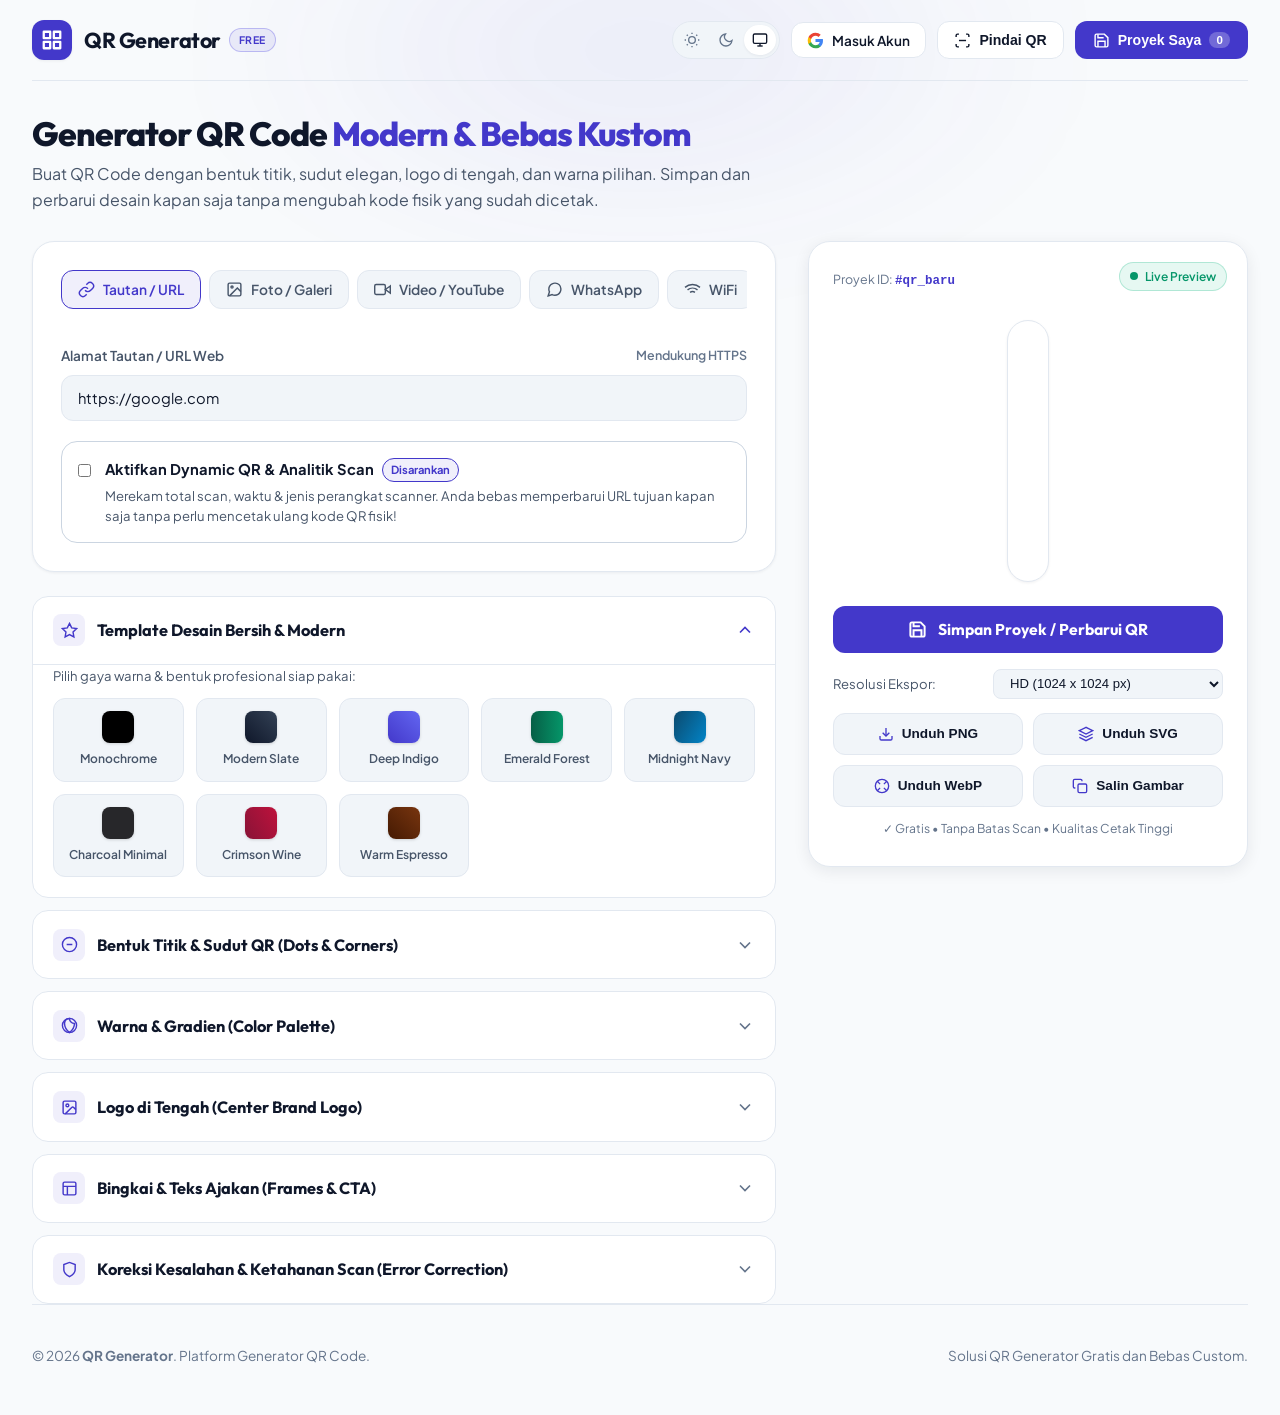
==== index.html @ f6a72b15 "Enable sticky live preview on scroll, single-row logo sliders, and smooth size step ; feat: simplify" ====
<!DOCTYPE html>
<html lang="id">

<head>
  <meta charset="UTF-8">
  <meta name="viewport" content="width=device-width, initial-scale=1.0">
  <meta name="description"
    content="QR Code Generator modern, bersih, dan responsif dengan kustomisasi bentuk titik, sudut, logo tengah, sistem simpan proyek & dynamic QR untuk foto, video, link.">
  <title>QR Generator | Generator QR Code Modern & Kustom Desain</title>

  <!-- Google Fonts & Stylesheets -->
  <link rel="stylesheet" href="assets/css/variables.css?v=3.2">
  <link rel="stylesheet" href="assets/css/style.css?v=3.2">
  <link rel="stylesheet" href="assets/css/components.css?v=3.2">

  <!-- QRCodeStyling Library & Html5Qrcode CDN -->
  <script src="https://unpkg.com/qr-code-styling@1.5.0/lib/qr-code-styling.js"></script>
  <script src="https://unpkg.com/html5-qrcode@2.3.8/html5-qrcode.min.js"></script>

  <!-- Firebase SDK Compat (Auth & Firestore) -->
  <script src="https://www.gstatic.com/firebasejs/10.8.0/firebase-app-compat.js"></script>
  <script src="https://www.gstatic.com/firebasejs/10.8.0/firebase-auth-compat.js"></script>
  <script src="https://www.gstatic.com/firebasejs/10.8.0/firebase-firestore-compat.js"></script>
</head>

<body>

  <!-- Subtle Minimal Ambient Glow -->
  <div class="ambient-bg" aria-hidden="true">
    <div class="ambient-subtle-glow"></div>
  </div>

  <div class="app-wrapper">
    <!-- Header -->
    <header class="site-header">
      <a href="index.html" class="brand-wrapper" id="brand-link">
        <div class="brand-icon-box">
          <svg viewBox="0 0 24 24" fill="none" stroke="currentColor" stroke-width="2.5" stroke-linecap="round"
            stroke-linejoin="round">
            <rect x="3" y="3" width="7" height="7"></rect>
            <rect x="14" y="3" width="7" height="7"></rect>
            <rect x="14" y="14" width="7" height="7"></rect>
            <rect x="3" y="14" width="7" height="7"></rect>
          </svg>
        </div>
        <div>
          <span class="brand-title">QR Generator <span class="brand-badge">FREE</span></span>
        </div>
      </a>

      <!-- Hamburger Button (Mobile / Responsive) -->
      <button type="button" class="btn-hamburger" id="btn-hamburger" aria-label="Buka Menu Navigasi" aria-expanded="false">
        <span class="hamburger-bar"></span>
        <span class="hamburger-bar"></span>
        <span class="hamburger-bar"></span>
      </button>

      <div class="header-actions" id="header-actions">
        <!-- Theme Switcher (Light / Dark / System) -->
        <div class="theme-switcher-wrapper" role="radiogroup" aria-label="Pilih Tema Tampilan">
          <button type="button" class="theme-btn" id="theme-btn-light" title="Mode Terang (Light Mode)">
            <svg viewBox="0 0 24 24" fill="none" stroke="currentColor" stroke-width="2">
              <circle cx="12" cy="12" r="5"></circle>
              <line x1="12" y1="1" x2="12" y2="3"></line>
              <line x1="12" y1="21" x2="12" y2="23"></line>
              <line x1="4.22" y1="4.22" x2="5.64" y2="5.64"></line>
              <line x1="18.36" y1="18.36" x2="19.78" y2="19.78"></line>
              <line x1="1" y1="12" x2="3" y2="12"></line>
              <line x1="21" y1="12" x2="23" y2="12"></line>
              <line x1="4.22" y1="19.78" x2="5.64" y2="18.36"></line>
              <line x1="18.36" y1="5.64" x2="19.78" y2="4.22"></line>
            </svg>
          </button>
          <button type="button" class="theme-btn" id="theme-btn-dark" title="Mode Gelap (Dark Mode)">
            <svg viewBox="0 0 24 24" fill="none" stroke="currentColor" stroke-width="2">
              <path d="M21 12.79A9 9 0 1 1 11.21 3 7 7 0 0 0 21 12.79z"></path>
            </svg>
          </button>
          <button type="button" class="theme-btn" id="theme-btn-system" title="Ikuti Pengaturan Sistem">
            <svg viewBox="0 0 24 24" fill="none" stroke="currentColor" stroke-width="2">
              <rect x="2" y="3" width="20" height="14" rx="2" ry="2"></rect>
              <line x1="8" y1="21" x2="16" y2="21"></line>
              <line x1="12" y1="17" x2="12" y2="21"></line>
            </svg>
          </button>
        </div>

        <!-- Google Sign-in / User Profile -->
        <button type="button" class="btn-google" id="btn-google-login"
          title="Masuk dengan Google untuk sinkronisasi proyek ke Cloud">
          <svg viewBox="0 0 24 24">
            <path fill="#4285F4"
              d="M22.56 12.25c0-.78-.07-1.53-.2-2.25H12v4.26h5.92c-.26 1.37-1.04 2.53-2.21 3.31v2.77h3.57c2.08-1.92 3.28-4.74 3.28-8.09z" />
            <path fill="#34A853"
              d="M12 23c2.97 0 5.46-.98 7.28-2.66l-3.57-2.77c-.98.66-2.23 1.06-3.71 1.06-2.86 0-5.29-1.93-6.16-4.53H2.18v2.84C3.99 20.53 7.7 23 12 23z" />
            <path fill="#FBBC05"
              d="M5.84 14.09c-.22-.66-.35-1.36-.35-2.09s.13-1.43.35-2.09V7.06H2.18C1.43 8.55 1 10.22 1 12s.43 3.45 1.18 4.94l2.85-2.22.81-.63z" />
            <path fill="#EA4335"
              d="M12 5.38c1.62 0 3.06.56 4.21 1.64l3.15-3.15C17.45 2.09 14.97 1 12 1 7.7 1 3.99 3.47 2.18 7.06l3.66 2.84c.87-2.6 3.3-4.52 6.16-4.52z" />
          </svg>
          <span>Masuk Akun</span>
        </button>

        <div class="user-profile-box" id="user-profile-box">
          <img id="user-avatar-img" class="user-avatar-img" src="" alt="Avatar" />
          <span id="user-name-text" class="user-name-text">User</span>
          <button type="button" class="btn-logout" id="btn-logout" title="Keluar">
            <svg width="15" height="15" viewBox="0 0 24 24" fill="none" stroke="currentColor" stroke-width="2">
              <path d="M9 21H5a2 2 0 0 1-2-2V5a2 2 0 0 1 2-2h4"></path>
              <polyline points="16 17 21 12 16 7"></polyline>
              <line x1="21" y1="12" x2="9" y2="12"></line>
            </svg>
          </button>
        </div>

        <button type="button" class="btn-nav" id="btn-open-scanner" title="Pindai QR Code dari Kamera atau File">
          <svg width="17" height="17" viewBox="0 0 24 24" fill="none" stroke="currentColor" stroke-width="2">
            <path d="M3 7V5a2 2 0 0 1 2-2h2M17 3h2a2 2 0 0 1 2 2v2M21 17v2a2 2 0 0 1-2 2h-2M7 21H5a2 2 0 0 1-2-2v-2">
            </path>
            <line x1="7" y1="12" x2="17" y2="12"></line>
          </svg>
          <span>Pindai QR</span>
        </button>

        <button type="button" class="btn-nav btn-nav-primary" id="btn-open-projects"
          title="Buka Riwayat Proyek Tersimpan">
          <svg width="17" height="17" viewBox="0 0 24 24" fill="none" stroke="currentColor" stroke-width="2">
            <path d="M19 21H5a2 2 0 0 1-2-2V5a2 2 0 0 1 2-2h11l5 5v11a2 2 0 0 1-2 2z"></path>
            <polyline points="17 21 17 13 7 13 7 21"></polyline>
            <polyline points="7 3 7 8 15 8"></polyline>
          </svg>
          <span>Proyek Saya</span>
          <span class="badge-count" id="badge-project-count">0</span>
        </button>
      </div>
    </header>

    <!-- Page Hero Intro -->
    <section class="page-hero">
      <h1>Generator QR Code <span class="gradient-text">Modern & Bebas Kustom</span></h1>
      <p>Buat QR Code dengan bentuk titik, sudut elegan, logo di tengah, dan warna pilihan. Simpan dan perbarui desain
        kapan saja tanpa mengubah kode fisik yang sudah dicetak.</p>
    </section>

    <!-- Main Content Grid -->
    <main class="main-content-grid">

      <!-- LEFT COLUMN: Content Inputs & Customization Accordions -->
      <div class="generator-left-panel">
        <div class="glass-panel">

          <!-- Content Type Selector Tabs -->
          <nav class="qr-type-nav" aria-label="Tipe Konten QR">
            <button type="button" class="type-tab-btn active" data-type="url" id="tab-url">
              <svg viewBox="0 0 24 24" fill="none" stroke="currentColor" stroke-width="2">
                <path d="M10 13a5 5 0 0 0 7.54.54l3-3a5 5 0 0 0-7.07-7.07l-1.72 1.71"></path>
                <path d="M14 11a5 5 0 0 0-7.54-.54l-3 3a5 5 0 0 0 7.07 7.07l1.71-1.71"></path>
              </svg>
              <span>Tautan / URL</span>
            </button>
            <button type="button" class="type-tab-btn" data-type="photo" id="tab-photo">
              <svg viewBox="0 0 24 24" fill="none" stroke="currentColor" stroke-width="2">
                <rect x="3" y="3" width="18" height="18" rx="2" ry="2"></rect>
                <circle cx="8.5" cy="8.5" r="1.5"></circle>
                <polyline points="21 15 16 10 5 21"></polyline>
              </svg>
              <span>Foto / Galeri</span>
            </button>
            <button type="button" class="type-tab-btn" data-type="video" id="tab-video">
              <svg viewBox="0 0 24 24" fill="none" stroke="currentColor" stroke-width="2">
                <polygon points="23 7 16 12 23 17 23 7"></polygon>
                <rect x="1" y="5" width="15" height="14" rx="2" ry="2"></rect>
              </svg>
              <span>Video / YouTube</span>
            </button>
            <button type="button" class="type-tab-btn" data-type="whatsapp" id="tab-whatsapp">
              <svg viewBox="0 0 24 24" fill="none" stroke="currentColor" stroke-width="2">
                <path
                  d="M21 11.5a8.38 8.38 0 0 1-.9 3.8 8.5 8.5 0 0 1-7.6 4.7 8.38 8.38 0 0 1-3.8-.9L3 21l1.9-5.7a8.38 8.38 0 0 1-.9-3.8 8.5 8.5 0 0 1 4.7-7.6 8.38 8.38 0 0 1 3.8-.9h.5a8.48 8.48 0 0 1 8 8v.5z">
                </path>
              </svg>
              <span>WhatsApp</span>
            </button>
            <button type="button" class="type-tab-btn" data-type="wifi" id="tab-wifi">
              <svg viewBox="0 0 24 24" fill="none" stroke="currentColor" stroke-width="2">
                <path d="M5 12.55a11 11 0 0 1 14.08 0"></path>
                <path d="M1.42 9a16 16 0 0 1 21.16 0"></path>
                <path d="M8.53 16.11a6 6 0 0 1 6.95 0"></path>
                <line x1="12" y1="20" x2="12.01" y2="20"></line>
              </svg>
              <span>WiFi</span>
            </button>
            <button type="button" class="type-tab-btn" data-type="vcard" id="tab-vcard">
              <svg viewBox="0 0 24 24" fill="none" stroke="currentColor" stroke-width="2">
                <path d="M20 21v-2a4 4 0 0 0-4-4H8a4 4 0 0 0-4 4v2"></path>
                <circle cx="12" cy="7" r="4"></circle>
              </svg>
              <span>Kontak / vCard</span>
            </button>
            <button type="button" class="type-tab-btn" data-type="text" id="tab-text">
              <svg viewBox="0 0 24 24" fill="none" stroke="currentColor" stroke-width="2">
                <line x1="17" y1="10" x2="3" y2="10"></line>
                <line x1="21" y1="6" x2="3" y2="6"></line>
                <line x1="21" y1="14" x2="3" y2="14"></line>
                <line x1="17" y1="18" x2="3" y2="18"></line>
              </svg>
              <span>Teks Bebas</span>
            </button>
            <button type="button" class="type-tab-btn" data-type="email" id="tab-email">
              <svg viewBox="0 0 24 24" fill="none" stroke="currentColor" stroke-width="2">
                <path d="M4 4h16c1.1 0 2 .9 2 2v12c0 1.1-.9 2-2 2H4c-1.1 0-2-.9-2-2V6c0-1.1.9-2 2-2z"></path>
                <polyline points="22,6 12,13 2,6"></polyline>
              </svg>
              <span>Email</span>
            </button>
          </nav>

          <!-- Tab 1: URL / Link -->
          <div class="type-form-panel" data-type="url" style="display: block;">
            <div class="form-group">
              <label class="form-label" for="input-url">
                <span>Alamat Tautan / URL Web</span>
                <span style="color: var(--text-muted); font-size: 0.78rem;">Mendukung HTTPS</span>
              </label>
              <input type="url" id="input-url" class="form-control" placeholder="https://website-anda.com"
                value="https://google.com" />
            </div>

            <!-- Dynamic QR & Scan Analytics Feature Toggle -->
            <div class="dynamic-feature-card">
              <div class="dynamic-feature-header">
                <label class="toggle-switch">
                  <input type="checkbox" id="check-dynamic-url" />
                  <span class="toggle-slider"></span>
                </label>
                <div>
                  <div class="dynamic-feature-title">
                    <span>Aktifkan Dynamic QR & Analitik Scan</span>
                    <span class="badge-feature-recom">Disarankan</span>
                  </div>
                  <div class="dynamic-feature-desc">
                    Merekam total scan, waktu & jenis perangkat scanner. Anda bebas memperbarui URL tujuan kapan saja
                    tanpa perlu mencetak ulang kode QR fisik!
                  </div>
                </div>
              </div>
            </div>
          </div>

          <!-- Tab 2: Foto / Galeri (Dynamic) -->
          <div class="type-form-panel" data-type="photo" style="display: none;">
            <div class="form-group">
              <label class="form-label" for="input-photo-title">Judul Foto / Label Halaman</label>
              <input type="text" id="input-photo-title" class="form-control"
                placeholder="Contoh: Menu Restoran / Brosur Promo" />
            </div>

            <div class="form-group">
              <label class="form-label">Unggah Foto atau Masukkan URL Gambar</label>
              <div class="media-upload-box" id="photo-drop-zone">
                <div class="upload-icon-circle">
                  <svg viewBox="0 0 24 24" fill="none" stroke="currentColor" stroke-width="2">
                    <rect x="3" y="3" width="18" height="18" rx="2" ry="2"></rect>
                    <circle cx="8.5" cy="8.5" r="1.5"></circle>
                    <polyline points="21 15 16 10 5 21"></polyline>
                  </svg>
                </div>
                <div class="upload-title">Klik untuk Unggah Gambar</div>
                <div class="upload-subtitle">Mendukung JPG, PNG, WebP (Maks. 5MB)</div>
                <input type="file" id="input-photo-file" accept="image/*" style="display: none;" />
              </div>

              <div class="media-preview-container" id="photo-preview-container">
                <button type="button" class="media-remove-btn" id="btn-remove-photo" title="Hapus foto">✕</button>
                <img id="photo-preview-img" src="" alt="Preview Gambar" />
              </div>
            </div>

            <div class="form-group">
              <label class="form-label" for="input-photo-url">Atau URL Gambar Publik (Opsional)</label>
              <input type="url" id="input-photo-url" class="form-control" placeholder="https://domain.com/gambar.jpg" />
            </div>

            <div class="form-group">
              <label class="form-label" for="input-photo-desc">Deskripsi / Keterangan Singkat</label>
              <textarea id="input-photo-desc" class="form-control"
                placeholder="Tuliskan keterangan yang akan tampil saat orang memindai QR code ini..."></textarea>
            </div>

            <div class="info-note">
              <svg viewBox="0 0 24 24" fill="none" stroke="currentColor" stroke-width="2">
                <circle cx="12" cy="12" r="10"></circle>
                <line x1="12" y1="16" x2="12" y2="12"></line>
                <line x1="12" y1="8" x2="12.01" y2="8"></line>
              </svg>
              <span><strong>Dynamic QR:</strong> Tautan landing page viewer bersifat permanen. Anda dapat memperbarui
                foto kapan saja di proyek ini tanpa perlu mencetak ulang QR!</span>
            </div>
          </div>

          <!-- Tab 3: Video / YouTube -->
          <div class="type-form-panel" data-type="video" style="display: none;">
            <div class="form-group">
              <label class="form-label" for="input-video-title">Judul Video</label>
              <input type="text" id="input-video-title" class="form-control"
                placeholder="Contoh: Video Trailer / Tutorial Produk" />
            </div>

            <div class="form-group">
              <label class="form-label" for="input-video-url">Tautan Video (YouTube, TikTok, atau File Video
                MP4)</label>
              <input type="url" id="input-video-url" class="form-control"
                placeholder="https://www.youtube.com/watch?v=..." />
            </div>

            <div class="form-group">
              <label class="form-label" for="input-video-desc">Deskripsi Singkat</label>
              <textarea id="input-video-desc" class="form-control"
                placeholder="Tuliskan keterangan seputar video..."></textarea>
            </div>

            <div class="info-note">
              <svg viewBox="0 0 24 24" fill="none" stroke="currentColor" stroke-width="2">
                <circle cx="12" cy="12" r="10"></circle>
                <line x1="12" y1="16" x2="12" y2="12"></line>
                <line x1="12" y1="8" x2="12.01" y2="8"></line>
              </svg>
              <span>Penonton akan diarahkan ke pemutar video interaktif dengan tombol tonton cepat.</span>
            </div>
          </div>

          <!-- Tab 4: WhatsApp -->
          <div class="type-form-panel" data-type="whatsapp" style="display: none;">
            <div class="form-group">
              <label class="form-label" for="input-wa-phone">Nomor WhatsApp (dengan kode negara)</label>
              <input type="tel" id="input-wa-phone" class="form-control" placeholder="6281234567890" />
            </div>
            <div class="form-group">
              <label class="form-label" for="input-wa-msg">Pesan Otomatis Awal (Pre-filled Text)</label>
              <textarea id="input-wa-msg" class="form-control"
                placeholder="Halo, saya ingin menanyakan info layanan..."></textarea>
            </div>
          </div>

          <!-- Tab 5: WiFi -->
          <div class="type-form-panel" data-type="wifi" style="display: none;">
            <div class="form-group">
              <label class="form-label" for="input-wifi-ssid">Nama Jaringan (SSID)</label>
              <input type="text" id="input-wifi-ssid" class="form-control" placeholder="Nama WiFi Kantor / Rumah" />
            </div>
            <div class="form-grid-2">
              <div class="form-group">
                <label class="form-label" for="input-wifi-pass">Kata Sandi WiFi</label>
                <input type="password" id="input-wifi-pass" class="form-control" placeholder="Password WiFi" />
              </div>
              <div class="form-group">
                <label class="form-label" for="select-wifi-enc">Jenis Enkripsi</label>
                <select id="select-wifi-enc" class="form-control">
                  <option value="WPA">WPA / WPA2 (Standar)</option>
                  <option value="WEP">WEP</option>
                  <option value="nopass">Tanpa Kata Sandi (Terbuka)</option>
                </select>
              </div>
            </div>
            <label class="custom-checkbox-row">
              <input type="checkbox" id="check-wifi-hidden" />
              <span>Jaringan WiFi ini tersembunyi (Hidden SSID)</span>
            </label>
          </div>

          <!-- Tab 6: vCard Kontak -->
          <div class="type-form-panel" data-type="vcard" style="display: none;">
            <div class="form-grid-2">
              <div class="form-group">
                <label class="form-label" for="input-vcard-first">Nama Depan</label>
                <input type="text" id="input-vcard-first" class="form-control" placeholder="Budi" />
              </div>
              <div class="form-group">
                <label class="form-label" for="input-vcard-last">Nama Belakang</label>
                <input type="text" id="input-vcard-last" class="form-control" placeholder="Santoso" />
              </div>
            </div>
            <div class="form-grid-2">
              <div class="form-group">
                <label class="form-label" for="input-vcard-phone">Nomor Telepon</label>
                <input type="tel" id="input-vcard-phone" class="form-control" placeholder="+628123456789" />
              </div>
              <div class="form-group">
                <label class="form-label" for="input-vcard-email">Alamat Email</label>
                <input type="email" id="input-vcard-email" class="form-control" placeholder="budi@kantor.com" />
              </div>
            </div>
            <div class="form-grid-2">
              <div class="form-group">
                <label class="form-label" for="input-vcard-org">Perusahaan / Organisasi</label>
                <input type="text" id="input-vcard-org" class="form-control" placeholder="PT Maju Bersama" />
              </div>
              <div class="form-group">
                <label class="form-label" for="input-vcard-title">Jabatan / Profesi</label>
                <input type="text" id="input-vcard-title" class="form-control" placeholder="Marketing Director" />
              </div>
            </div>
            <div class="form-group">
              <label class="form-label" for="input-vcard-web">Situs Web</label>
              <input type="url" id="input-vcard-web" class="form-control" placeholder="https://portofolio.com" />
            </div>
          </div>

          <!-- Tab 7: Teks Bebas -->
          <div class="type-form-panel" data-type="text" style="display: none;">
            <div class="form-group">
              <label class="form-label" for="input-plain-text">Isi Teks</label>
              <textarea id="input-plain-text" class="form-control" style="min-height: 120px;"
                placeholder="Tuliskan teks, catatan, atau pesan apa pun di sini..."></textarea>
            </div>
          </div>

          <!-- Tab 8: Email -->
          <div class="type-form-panel" data-type="email" style="display: none;">
            <div class="form-group">
              <label class="form-label" for="input-email-to">Email Penerima</label>
              <input type="email" id="input-email-to" class="form-control" placeholder="kontak@perusahaan.com" />
            </div>
            <div class="form-group">
              <label class="form-label" for="input-email-sub">Subjek Email</label>
              <input type="text" id="input-email-sub" class="form-control" placeholder="Pertanyaan Produk" />
            </div>
            <div class="form-group">
              <label class="form-label" for="input-email-body">Isi Email Default</label>
              <textarea id="input-email-body" class="form-control"
                placeholder="Halo, saya ingin menanyakan..."></textarea>
            </div>
          </div>

        </div>

        <!-- ACCORDION: KUSTOMISASI DESAIN QR CODE -->
        <div class="customizer-accordion">

          <!-- Accordion 1: Template Desain Siap Pakai -->
          <div class="accordion-item open">
            <button type="button" class="accordion-header">
              <div class="header-left">
                <div class="header-left-icon">
                  <svg viewBox="0 0 24 24" fill="none" stroke="currentColor" stroke-width="2">
                    <path
                      d="M12 2l3.09 6.26L22 9.27l-5 4.87 1.18 6.88L12 17.77l-6.18 3.25L7 14.14 2 9.27l6.91-1.01L12 2z">
                    </path>
                  </svg>
                </div>
                <span>Template Desain Bersih & Modern</span>
              </div>
              <svg class="accordion-chevron" width="20" height="20" viewBox="0 0 24 24" fill="none"
                stroke="currentColor" stroke-width="2">
                <polyline points="6 9 12 15 18 9"></polyline>
              </svg>
            </button>
            <div class="accordion-content">
              <p style="font-size: 0.82rem; color: var(--text-secondary); margin-bottom: 0.75rem;">Pilih gaya warna &
                bentuk profesional siap pakai:</p>
              <div class="templates-grid" id="templates-grid"></div>
            </div>
          </div>

          <!-- Accordion 2: Bentuk Pola (Dots & Corners) -->
          <div class="accordion-item">
            <button type="button" class="accordion-header">
              <div class="header-left">
                <div class="header-left-icon">
                  <svg viewBox="0 0 24 24" fill="none" stroke="currentColor" stroke-width="2">
                    <circle cx="12" cy="12" r="10"></circle>
                    <path d="M8 12h8"></path>
                  </svg>
                </div>
                <span>Bentuk Titik & Sudut QR (Dots & Corners)</span>
              </div>
              <svg class="accordion-chevron" width="20" height="20" viewBox="0 0 24 24" fill="none"
                stroke="currentColor" stroke-width="2">
                <polyline points="6 9 12 15 18 9"></polyline>
              </svg>
            </button>
            <div class="accordion-content">
              <!-- Dots Shape -->
              <div class="form-group">
                <label class="form-label">Bentuk Pola Titik (Dots Pattern)</label>
                <div class="style-options-grid">
                  <button type="button" class="style-option-btn active" data-dot-style="rounded">
                    <svg viewBox="0 0 24 24" fill="currentColor">
                      <rect x="4" y="4" width="16" height="16" rx="4"></rect>
                    </svg>
                    <span>Rounded</span>
                  </button>
                  <button type="button" class="style-option-btn" data-dot-style="dots">
                    <svg viewBox="0 0 24 24" fill="currentColor">
                      <circle cx="12" cy="12" r="8"></circle>
                    </svg>
                    <span>Dots</span>
                  </button>
                  <button type="button" class="style-option-btn" data-dot-style="classy">
                    <svg viewBox="0 0 24 24" fill="currentColor">
                      <polygon points="12 2 22 12 12 22 2 12"></polygon>
                    </svg>
                    <span>Classy</span>
                  </button>
                  <button type="button" class="style-option-btn" data-dot-style="classy-rounded">
                    <svg viewBox="0 0 24 24" fill="currentColor">
                      <rect x="4" y="4" width="16" height="16" rx="8"></rect>
                    </svg>
                    <span>Classy Round</span>
                  </button>
                  <button type="button" class="style-option-btn" data-dot-style="extra-rounded">
                    <svg viewBox="0 0 24 24" fill="currentColor">
                      <rect x="3" y="3" width="18" height="18" rx="7"></rect>
                    </svg>
                    <span>Extra Round</span>
                  </button>
                  <button type="button" class="style-option-btn" data-dot-style="square">
                    <svg viewBox="0 0 24 24" fill="currentColor">
                      <rect x="4" y="4" width="16" height="16"></rect>
                    </svg>
                    <span>Square</span>
                  </button>
                </div>
              </div>

              <!-- Corner Square Shape -->
              <div class="form-group" style="margin-top: 1.25rem;">
                <label class="form-label">Bingkai Mata Sudut (Corner Square)</label>
                <div class="style-options-grid">
                  <button type="button" class="style-option-btn active" data-corner-square-style="extra-rounded">
                    <svg viewBox="0 0 24 24" fill="none" stroke="currentColor" stroke-width="3">
                      <rect x="3" y="3" width="18" height="18" rx="6"></rect>
                    </svg>
                    <span>Bulat Halus</span>
                  </button>
                  <button type="button" class="style-option-btn" data-corner-square-style="dot">
                    <svg viewBox="0 0 24 24" fill="none" stroke="currentColor" stroke-width="3">
                      <circle cx="12" cy="12" r="9"></circle>
                    </svg>
                    <span>Lingkaran</span>
                  </button>
                  <button type="button" class="style-option-btn" data-corner-square-style="square">
                    <svg viewBox="0 0 24 24" fill="none" stroke="currentColor" stroke-width="3">
                      <rect x="3" y="3" width="18" height="18"></rect>
                    </svg>
                    <span>Kotak</span>
                  </button>
                </div>
              </div>

              <!-- Corner Dot Shape -->
              <div class="form-group" style="margin-top: 1.25rem;">
                <label class="form-label">Titik Tengah Sudut (Corner Dot)</label>
                <div class="style-options-grid">
                  <button type="button" class="style-option-btn active" data-corner-dot-style="dot">
                    <svg viewBox="0 0 24 24" fill="currentColor">
                      <circle cx="12" cy="12" r="6"></circle>
                    </svg>
                    <span>Dot Bulat</span>
                  </button>
                  <button type="button" class="style-option-btn" data-corner-dot-style="square">
                    <svg viewBox="0 0 24 24" fill="currentColor">
                      <rect x="6" y="6" width="12" height="12"></rect>
                    </svg>
                    <span>Dot Kotak</span>
                  </button>
                </div>
              </div>
            </div>
          </div>

          <!-- Accordion 3: Warna & Gradien -->
          <div class="accordion-item">
            <button type="button" class="accordion-header">
              <div class="header-left">
                <div class="header-left-icon">
                  <svg viewBox="0 0 24 24" fill="none" stroke="currentColor" stroke-width="2">
                    <circle cx="12" cy="12" r="10"></circle>
                    <path d="M12 2a7 7 0 0 0 7 7c0 7-7 13-7 13s-7-6-7-13a7 7 0 0 1 7-7z"></path>
                  </svg>
                </div>
                <span>Warna & Gradien (Color Palette)</span>
              </div>
              <svg class="accordion-chevron" width="20" height="20" viewBox="0 0 24 24" fill="none"
                stroke="currentColor" stroke-width="2">
                <polyline points="6 9 12 15 18 9"></polyline>
              </svg>
            </button>
            <div class="accordion-content">
              <div class="form-group">
                <label class="form-label" for="select-color-type">Tipe Pewarnaan</label>
                <select id="select-color-type" class="form-control">
                  <option value="solid" selected>Satu Warna Solid (Single Color)</option>
                  <option value="gradient">Gradien Dua Warna (Linear Gradient)</option>
                </select>
              </div>

              <!-- Color 1 -->
              <div class="color-picker-row">
                <div class="color-input-wrapper">
                  <input type="color" id="picker-color1" value="#0f172a" />
                </div>
                <div class="color-info">
                  <div class="color-title">Warna Utama (Color 1)</div>
                  <div class="color-value" id="hex-color1">#0F172A</div>
                </div>
              </div>

              <!-- Color 2 (Gradient) -->
              <div class="color-picker-row" id="color2-picker-container" style="display: none;">
                <div class="color-input-wrapper">
                  <input type="color" id="picker-color2" value="#0f172a" />
                </div>
                <div class="color-info">
                  <div class="color-title">Warna Kedua Gradien (Color 2)</div>
                  <div class="color-value" id="hex-color2">#0F172A</div>
                </div>
              </div>

              <!-- Gradient Angle Slider -->
              <div class="range-slider-group" id="gradient-controls-row" style="display: none;">
                <div class="range-slider-header">
                  <span>Sudut Kemiringan Gradien</span>
                  <span id="gradient-angle-val" style="font-weight: 700; color: var(--primary);">45°</span>
                </div>
                <input type="range" id="range-gradient-angle" class="range-slider" min="0" max="360" value="45" />
              </div>

              <!-- Background Color -->
              <div class="color-picker-row" style="margin-top: 1rem;">
                <div class="color-input-wrapper">
                  <input type="color" id="picker-bg" value="#ffffff" />
                </div>
                <div class="color-info">
                  <div class="color-title">Warna Latar Belakang (Background)</div>
                  <div class="color-value" id="hex-bg">#FFFFFF</div>
                </div>
              </div>

              <!-- Quick Swatches -->
              <label class="form-label" style="margin-top: 1.25rem;">Palet Warna Favorit</label>
              <div class="swatch-palette">
                <div class="swatch-item" data-c1="#000000" data-c2="#000000" style="background: #000000;"
                  title="Monochrome Hitam"></div>
                <div class="swatch-item" data-c1="#0f172a" data-c2="#334155"
                  style="background: linear-gradient(135deg, #0f172a, #334155);" title="Slate Dark"></div>
                <div class="swatch-item" data-c1="#4338ca" data-c2="#6366f1"
                  style="background: linear-gradient(135deg, #4338ca, #6366f1);" title="Indigo"></div>
                <div class="swatch-item" data-c1="#065f46" data-c2="#059669"
                  style="background: linear-gradient(135deg, #065f46, #059669);" title="Emerald"></div>
                <div class="swatch-item" data-c1="#0c4a6e" data-c2="#0284c7"
                  style="background: linear-gradient(135deg, #0c4a6e, #0284c7);" title="Navy"></div>
                <div class="swatch-item" data-c1="#881337" data-c2="#be123c"
                  style="background: linear-gradient(135deg, #881337, #be123c);" title="Wine Red"></div>
              </div>
            </div>
          </div>

          <!-- Accordion 4: Logo di Tengah (Center Logo) -->
          <div class="accordion-item">
            <button type="button" class="accordion-header">
              <div class="header-left">
                <div class="header-left-icon">
                  <svg viewBox="0 0 24 24" fill="none" stroke="currentColor" stroke-width="2">
                    <rect x="3" y="3" width="18" height="18" rx="2" ry="2"></rect>
                    <circle cx="9" cy="9" r="2"></circle>
                    <path d="m21 15-3.086-3.086a2 2 0 0 0-2.828 0L6 21"></path>
                  </svg>
                </div>
                <span>Logo di Tengah (Center Brand Logo)</span>
              </div>
              <svg class="accordion-chevron" width="20" height="20" viewBox="0 0 24 24" fill="none"
                stroke="currentColor" stroke-width="2">
                <polyline points="6 9 12 15 18 9"></polyline>
              </svg>
            </button>
            <div class="accordion-content">
              <p style="font-size: 0.82rem; color: var(--text-secondary); margin-bottom: 0.75rem;">Pilih logo preset
                instan atau unggah ikon perusahaan Anda:</p>

              <div class="logo-presets-grid">
                <button type="button" class="logo-preset-btn active" data-preset="none" title="Tanpa Logo">
                  <span style="font-size: 0.75rem; font-weight: 700;">NONE</span>
                </button>
                <button type="button" class="logo-preset-btn" data-preset="whatsapp" title="WhatsApp">
                  <img src="assets/icons/whatsapp.svg" alt="WhatsApp" />
                </button>
                <button type="button" class="logo-preset-btn" data-preset="instagram" title="Instagram">
                  <img src="assets/icons/instagram.svg" alt="Instagram" />
                </button>
                <button type="button" class="logo-preset-btn" data-preset="youtube" title="YouTube">
                  <img src="assets/icons/youtube.svg" alt="YouTube" />
                </button>
                <button type="button" class="logo-preset-btn" data-preset="tiktok" title="TikTok">
                  <img src="assets/icons/tiktok.svg" alt="TikTok" />
                </button>
                <button type="button" class="logo-preset-btn" data-preset="wifi" title="WiFi">
                  <img src="assets/icons/wifi.svg" alt="WiFi" />
                </button>
                <button type="button" class="logo-preset-btn" data-preset="globe" title="Website">
                  <img src="assets/icons/globe.svg" alt="Website" />
                </button>
                <button type="button" class="logo-preset-btn" data-preset="maps" title="Lokasi Maps">
                  <img src="assets/icons/maps.svg" alt="Maps" />
                </button>
                <button type="button" class="logo-preset-btn" data-preset="phone" title="Telepon">
                  <img src="assets/icons/phone.svg" alt="Telepon" />
                </button>
                <button type="button" class="logo-preset-btn" data-preset="mail" title="Email">
                  <img src="assets/icons/mail.svg" alt="Email" />
                </button>
              </div>

              <!-- Upload Custom Logo -->
              <input type="file" id="input-logo-file" accept="image/*" style="display: none;" />
              <button type="button" class="btn-upload-logo" id="btn-upload-logo">
                <svg width="18" height="18" viewBox="0 0 24 24" fill="none" stroke="currentColor" stroke-width="2">
                  <path d="M21 15v4a2 2 0 0 1-2 2H5a2 2 0 0 1-2-2v-4"></path>
                  <polyline points="17 8 12 3 7 8"></polyline>
                  <line x1="12" y1="3" x2="12" y2="15"></line>
                </svg>
                <span>Unggah Logo Kustom Sendiri (PNG / SVG / JPG)</span>
              </button>

              <!-- Logo Size & Margin Sliders (One Row on Desktop) -->
              <div class="form-grid-2">
                <!-- Logo Size Slider -->
                <div class="range-slider-group">
                  <div class="range-slider-header">
                    <span>Ukuran Logo</span>
                    <span id="logo-size-val" style="font-weight: 700; color: var(--primary);">35%</span>
                  </div>
                  <input type="range" id="range-logo-size" class="range-slider" min="0.10" max="0.45" step="0.01"
                    value="0.35" />
                </div>

                <!-- Logo Margin Slider -->
                <div class="range-slider-group">
                  <div class="range-slider-header">
                    <span>Jarak Ruang Logo (Margin)</span>
                    <span id="logo-margin-val" style="font-weight: 700; color: var(--primary);">8px</span>
                  </div>
                  <input type="range" id="range-logo-margin" class="range-slider" min="0" max="25" step="1" value="8" />
                </div>
              </div>

              <label class="custom-checkbox-row">
                <input type="checkbox" id="check-hide-dots" checked />
                <span>Bersihkan titik QR di belakang logo agar logo terlihat jernih</span>
              </label>
            </div>
          </div>

          <!-- Accordion 5: Bingkai & Label (Frames & CTA) -->
          <div class="accordion-item">
            <button type="button" class="accordion-header">
              <div class="header-left">
                <div class="header-left-icon">
                  <svg viewBox="0 0 24 24" fill="none" stroke="currentColor" stroke-width="2">
                    <rect x="3" y="3" width="18" height="18" rx="2" ry="2"></rect>
                    <line x1="3" y1="9" x2="21" y2="9"></line>
                    <line x1="9" y1="21" x2="9" y2="9"></line>
                  </svg>
                </div>
                <span>Bingkai & Teks Ajakan (Frames & CTA)</span>
              </div>
              <svg class="accordion-chevron" width="20" height="20" viewBox="0 0 24 24" fill="none"
                stroke="currentColor" stroke-width="2">
                <polyline points="6 9 12 15 18 9"></polyline>
              </svg>
            </button>
            <div class="accordion-content">
              <div class="form-group">
                <label class="form-label" for="select-frame-style">Gaya Bingkai</label>
                <select id="select-frame-style" class="form-control">
                  <option value="none">Tanpa Bingkai</option>
                  <option value="bottom">Banner di Bawah ("SCAN ME")</option>
                  <option value="top">Banner di Atas</option>
                  <option value="badge">Kartu Badge Elegan</option>
                </select>
              </div>

              <div class="form-group">
                <label class="form-label" for="input-frame-text">Teks Label Ajakan (Call to Action)</label>
                <input type="text" id="input-frame-text" class="form-control" value="SCAN ME" maxlength="24"
                  placeholder="SCAN ME / HUBUNGI KAMI" />
              </div>

              <div class="form-grid-2">
                <div class="form-group">
                  <label class="form-label" for="picker-frame-bg">Warna Bingkai</label>
                  <input type="color" id="picker-frame-bg" value="#0f172a"
                    style="width: 100%; height: 38px; border-radius: 8px; border: 1px solid var(--border-medium); cursor: pointer; background: none;" />
                </div>
                <div class="form-group">
                  <label class="form-label" for="picker-frame-text">Warna Teks</label>
                  <input type="color" id="picker-frame-text" value="#ffffff"
                    style="width: 100%; height: 38px; border-radius: 8px; border: 1px solid var(--border-medium); cursor: pointer; background: none;" />
                </div>
              </div>
            </div>
          </div>

          <!-- Accordion 6: Pengaturan Koreksi Kesalahan -->
          <div class="accordion-item">
            <button type="button" class="accordion-header">
              <div class="header-left">
                <div class="header-left-icon">
                  <svg viewBox="0 0 24 24" fill="none" stroke="currentColor" stroke-width="2">
                    <path d="M12 22s8-4 8-10V5l-8-3-8 3v7c0 6 8 10 8 10z"></path>
                  </svg>
                </div>
                <span>Koreksi Kesalahan & Ketahanan Scan (Error Correction)</span>
              </div>
              <svg class="accordion-chevron" width="20" height="20" viewBox="0 0 24 24" fill="none"
                stroke="currentColor" stroke-width="2">
                <polyline points="6 9 12 15 18 9"></polyline>
              </svg>
            </button>
            <div class="accordion-content">
              <div class="form-group">
                <label class="form-label" for="select-ecl">Level Koreksi Kerusakan</label>
                <select id="select-ecl" class="form-control">
                  <option value="L">L - Rendah (~7% kerusakan dapat dipulihkan)</option>
                  <option value="M">M - Sedang (~15% kerusakan dapat dipulihkan)</option>
                  <option value="Q" selected>Q - Tinggi (~25% dapat dipulihkan - Direkomendasikan)</option>
                  <option value="H">H - Maksimal (~30% - Terbaik jika memakai logo besar)</option>
                </select>
                <p style="font-size: 0.78rem; color: var(--text-muted); margin-top: 0.5rem;">
                  Level yang lebih tinggi memastikan QR code tetap terbaca oleh kamera ponsel meskipun tertutup logo di
                  tengah atau sedikit kotor/tergores saat dicetak.
                </p>
              </div>
            </div>
          </div>

        </div>
      </div>

      <!-- RIGHT COLUMN: Sticky Live Preview & Action Buttons -->
      <aside class="generator-right-panel">
        <div class="preview-sticky-wrapper">
          <div class="preview-card">

            <div class="preview-badge-status">
              <span class="pulse-dot"></span>
              <span>Live Preview</span>
            </div>

            <div style="font-size: 0.78rem; color: var(--text-muted); margin-bottom: 0.5rem; text-align: left;">
              Proyek ID: <strong id="current-project-id-badge"
                style="color: var(--primary); font-family: monospace;">#qr_baru</strong>
            </div>

            <!-- Frame Wrapper for live canvas & label -->
            <div class="qr-frame-outer" id="qr-frame-wrapper">
              <div class="qr-frame-banner-top" id="frame-banner-top">SCAN ME</div>
              <div id="qr-canvas-container"></div>
              <div class="qr-frame-banner-bottom" id="frame-banner-bottom">SCAN ME</div>
            </div>

            <!-- HERO ACTION: SAVE / UPDATE PROJECT -->
            <button type="button" class="btn-save-project" id="btn-save-project"
              title="Simpan QR ini ke browser Anda agar dapat diedit kapan saja">
              <svg viewBox="0 0 24 24" fill="none" stroke="currentColor" stroke-width="2.5">
                <path d="M19 21H5a2 2 0 0 1-2-2V5a2 2 0 0 1 2-2h11l5 5v11a2 2 0 0 1-2 2z"></path>
                <polyline points="17 21 17 13 7 13 7 21"></polyline>
                <polyline points="7 3 7 8 15 8"></polyline>
              </svg>
              <span>Simpan Proyek / Perbarui QR</span>
            </button>

            <!-- Resolution Selector for Download -->
            <div class="resolution-select-row">
              <span>Resolusi Ekspor:</span>
              <select id="select-resolution" class="resolution-select">
                <option value="512">Standar (512 x 512 px)</option>
                <option value="1024" selected>HD (1024 x 1024 px)</option>
                <option value="2048">2K Ultra HD (2048 x 2048 px)</option>
                <option value="4000">4K Super Res (4000 x 4000 px)</option>
              </select>
            </div>

            <!-- Download Action Buttons -->
            <div class="download-actions-grid">
              <button type="button" class="btn-download-action" id="btn-download-png">
                <svg viewBox="0 0 24 24" fill="none" stroke="currentColor" stroke-width="2">
                  <path d="M21 15v4a2 2 0 0 1-2 2H5a2 2 0 0 1-2-2v-4"></path>
                  <polyline points="7 10 12 15 17 10"></polyline>
                  <line x1="12" y1="15" x2="12" y2="3"></line>
                </svg>
                <span>Unduh PNG</span>
              </button>
              <button type="button" class="btn-download-action" id="btn-download-svg"
                title="Vector format - sangat cocok untuk percetakan tanpa buram">
                <svg viewBox="0 0 24 24" fill="none" stroke="currentColor" stroke-width="2">
                  <polygon points="12 2 2 7 12 12 22 7 12 2"></polygon>
                  <polyline points="2 17 12 22 22 17"></polyline>
                  <polyline points="2 12 12 17 22 12"></polyline>
                </svg>
                <span>Unduh SVG</span>
              </button>
              <button type="button" class="btn-download-action" id="btn-download-webp">
                <svg viewBox="0 0 24 24" fill="none" stroke="currentColor" stroke-width="2">
                  <circle cx="12" cy="12" r="10"></circle>
                  <path d="m4.93 4.93 4.24 4.24"></path>
                  <path d="m14.83 9.17 4.24-4.24"></path>
                  <path d="m14.83 14.83 4.24 4.24"></path>
                  <path d="m9.17 14.83-4.24 4.24"></path>
                </svg>
                <span>Unduh WebP</span>
              </button>
              <button type="button" class="btn-download-action" id="btn-copy-clipboard">
                <svg viewBox="0 0 24 24" fill="none" stroke="currentColor" stroke-width="2">
                  <rect x="9" y="9" width="13" height="13" rx="2" ry="2"></rect>
                  <path d="M5 15H4a2 2 0 0 1-2-2V4a2 2 0 0 1 2-2h9a2 2 0 0 1 2 2v1"></path>
                </svg>
                <span>Salin Gambar</span>
              </button>
            </div>

            <p style="font-size: 0.76rem; color: var(--text-muted); margin-top: 0.75rem;">
              ✓ Gratis &bull; Tanpa Batas Scan &bull; Kualitas Cetak Tinggi
            </p>
          </div>
        </div>
      </aside>

    </main>

    <!-- FOOTER -->
    <footer class="site-footer">
      <div>
        <span>&copy; 2026 <strong>QR Generator</strong>. Platform Generator QR Code.</span>
      </div>
      <div>
        <span>Solusi QR Generator Gratis dan Bebas Custom.</span>
      </div>
    </footer>
  </div>

  <!-- ======================================================= -->
  <!-- MODAL: DAFTAR PROYEK & ANALITIK SCAN                   -->
  <!-- ======================================================= -->
  <div class="modal-overlay" id="projects-modal" role="dialog" aria-modal="true" aria-labelledby="projects-modal-title">
    <div class="modal-card">
      <div class="modal-header">
        <div class="modal-header-info">
          <h3 class="modal-title" id="projects-modal-title">
            <svg width="20" height="20" viewBox="0 0 24 24" fill="none" stroke="currentColor" stroke-width="2">
              <path d="M19 21H5a2 2 0 0 1-2-2V5a2 2 0 0 1 2-2h11l5 5v11a2 2 0 0 1-2 2z"></path>
              <polyline points="17 21 17 13 7 13 7 21"></polyline>
            </svg>
            <span>Proyek & Analitik Scan</span>
          </h3>
          <span class="status-badge status-guest" id="storage-status-badge">Mode Tamu</span>
        </div>
        <button type="button" class="btn-close-modal" id="btn-close-projects" aria-label="Tutup modal">✕</button>
      </div>
      <div class="modal-body">

        <!-- Scan Analytics Summary Cards -->
        <div class="analytics-stats-grid" id="analytics-stats-grid">
          <div class="stat-metric-card">
            <div class="stat-metric-val" id="stat-total-projects">0</div>
            <div class="stat-metric-label">Total QR Dibuat</div>
          </div>
          <div class="stat-metric-card">
            <div class="stat-metric-val" id="stat-total-scans" style="color: var(--accent-emerald);">0</div>
            <div class="stat-metric-label">Total Pemindaian</div>
          </div>
          <div class="stat-metric-card">
            <div class="stat-metric-val" id="stat-top-qr"
              style="font-size: 0.95rem; text-overflow: ellipsis; overflow: hidden; white-space: nowrap;">-</div>
            <div class="stat-metric-label">QR Terpopuler</div>
          </div>
          <div class="stat-metric-card">
            <div class="stat-metric-val" id="stat-device-ratio" style="color: var(--primary);">0%</div>
            <div class="stat-metric-label">Rasio Smartphone</div>
          </div>
        </div>

        <!-- Filter & Search Bar -->
        <div class="projects-filter-bar">
          <div class="search-input-wrapper">
            <svg width="15" height="15" viewBox="0 0 24 24" fill="none" stroke="currentColor" stroke-width="2">
              <circle cx="11" cy="11" r="8"></circle>
              <line x1="21" y1="21" x2="16.65" y2="16.65"></line>
            </svg>
            <input type="text" id="input-search-projects" placeholder="Cari nama proyek QR..." />
          </div>
          <select id="select-sort-projects" class="sort-select">
            <option value="scans-desc">Paling Banyak Scan 👁️</option>
            <option value="date-desc" selected>Terbaru Diperbarui 🕒</option>
            <option value="date-asc">Terlama 📅</option>
            <option value="title-asc">Nama (A-Z) 🔤</option>
          </select>
        </div>

        <p style="font-size: 0.82rem; color: var(--text-secondary); margin-bottom: 0.85rem;">
          Klik <strong>"Edit Desain"</strong> untuk memperbarui tampilan atau tujuan link. Kode QR fisik yang sudah
          dicetak tetap aktif & mengarah ke data yang sama!
        </p>

        <div class="projects-list" id="projects-list"></div>
      </div>
    </div>
  </div>

  <!-- ======================================================= -->
  <!-- MODAL: LOGIN PROMPT UNTUK SIMPAN PROYEK                 -->
  <!-- ======================================================= -->
  <div class="modal-overlay" id="auth-prompt-modal" role="dialog" aria-modal="true" aria-labelledby="auth-prompt-title">
    <div class="modal-card auth-prompt-card">
      <div class="modal-header">
        <div style="display: flex; align-items: center; gap: 0.75rem;">
          <h3 class="modal-title" id="auth-prompt-title">
            <svg width="22" height="22" viewBox="0 0 24 24" fill="none" stroke="currentColor" stroke-width="2">
              <path d="M19 21H5a2 2 0 0 1-2-2V5a2 2 0 0 1 2-2h11l5 5v11a2 2 0 0 1-2 2z"></path>
              <polyline points="17 21 17 13 7 13 7 21"></polyline>
            </svg>
            <span>Simpan Proyek & Buka Analitik</span>
          </h3>
        </div>
        <button type="button" class="btn-close-modal" id="btn-close-auth-prompt" aria-label="Tutup modal">✕</button>
      </div>
      <div class="modal-body" style="text-align: center; padding-top: 1.5rem;">
        <div class="auth-prompt-icon-wrapper">
          <svg width="32" height="32" viewBox="0 0 24 24" fill="none" stroke="var(--primary)" stroke-width="2">
            <path d="M19 21H5a2 2 0 0 1-2-2V5a2 2 0 0 1 2-2h11l5 5v11a2 2 0 0 1-2 2z"></path>
            <polyline points="17 21 17 13 7 13 7 21"></polyline>
          </svg>
        </div>
        <h4 style="font-size: 1.25rem; font-weight: 800; color: var(--text-primary); margin: 0.85rem 0 0.4rem;">
          Login untuk Menyimpan Desain QR
        </h4>
        <p
          style="font-size: 0.88rem; color: var(--text-secondary); line-height: 1.6; max-width: 420px; margin: 0 auto 1.5rem;">
          Mode Tamu hanya untuk membuat dan mengunduh QR langsung tanpa menyimpan. Masuk dengan akun Google untuk
          menyimpan proyek ke Cloud, mengubah isi link kapan saja tanpa cetak ulang, serta melacak <strong>Analitik
            Scan</strong> secara real-time!
        </p>

        <div style="display: flex; flex-direction: column; gap: 0.75rem; max-width: 380px; margin: 0 auto;">
          <button type="button" class="btn-google-modal" id="btn-prompt-login-google">
            <svg width="18" height="18" viewBox="0 0 24 24">
              <path fill="#4285F4"
                d="M22.56 12.25c0-.78-.07-1.53-.2-2.25H12v4.26h5.92c-.26 1.37-1.04 2.53-2.21 3.31v2.77h3.57c2.08-1.92 3.28-4.74 3.28-8.09z">
              </path>
              <path fill="#34A853"
                d="M12 23c2.97 0 5.46-.98 7.28-2.66l-3.57-2.77c-.98.66-2.23 1.06-3.71 1.06-2.86 0-5.29-1.93-6.16-4.53H2.18v2.84C3.99 20.53 7.7 23 12 23z">
              </path>
              <path fill="#FBBC05"
                d="M5.84 14.09c-.22-.66-.35-1.36-.35-2.09s.13-1.43.35-2.09V7.06H2.18C1.43 8.55 1 10.22 1 12s.43 3.45 1.18 4.94l2.85-2.22.81-.63z">
              </path>
              <path fill="#EA4335"
                d="M12 5.38c1.62 0 3.06.56 4.21 1.64l3.15-3.15C17.45 2.09 14.97 1 12 1 7.7 1 3.99 3.47 2.18 7.06l3.66 2.84c.87-2.6 3.3-4.52 6.16-4.52z">
              </path>
            </svg>
            <span>Masuk dengan Akun Google</span>
          </button>

          <button type="button" class="btn-demo-modal" id="btn-prompt-login-demo">
            <span>🧪 Masuk Mode Demo (Uji Coba Langsung)</span>
          </button>

          <button type="button" class="btn-cancel-modal" id="btn-prompt-cancel">
            Batal / Lanjut Tanpa Simpan
          </button>
        </div>
      </div>
    </div>
  </div>

  <!-- ======================================================= -->
  <!-- MODAL: DETAIL ANALITIK SCAN PEMINDAIAN                  -->
  <!-- ======================================================= -->
  <div class="modal-overlay" id="analytics-detail-modal" role="dialog" aria-modal="true"
    aria-labelledby="analytics-detail-title">
    <div class="modal-card analytics-modal-card">
      <div class="modal-header">
        <div>
          <h3 class="modal-title" id="analytics-detail-title">
            <svg width="20" height="20" viewBox="0 0 24 24" fill="none" stroke="currentColor" stroke-width="2">
              <path d="M18 20V10M12 20V4M6 20v-6"></path>
            </svg>
            <span id="detail-project-title">Analitik Pemindaian</span>
          </h3>
          <div style="font-size: 0.8rem; color: var(--text-muted); margin-top: 0.2rem;" id="detail-project-subtitle">
            ID: <span id="detail-project-id" style="font-family: monospace;">-</span> • Tipe: <span
              id="detail-project-type">-</span>
          </div>
        </div>
        <button type="button" class="btn-close-modal" id="btn-close-analytics-detail"
          aria-label="Tutup modal">✕</button>
      </div>
      <div class="modal-body">

        <!-- Live Tracking URL Bar -->
        <div class="analytics-url-box">
          <div style="display: flex; flex-direction: column; overflow: hidden; min-width: 0;">
            <span
              style="font-size: 0.72rem; text-transform: uppercase; letter-spacing: 0.5px; color: var(--text-muted); font-weight: 700;">Tautan
              Pelacak QR:</span>
            <span id="detail-tracking-url" class="analytics-url-text">https://...</span>
          </div>
          <div style="display: flex; gap: 0.4rem; flex-shrink: 0;">
            <button type="button" class="btn-action-sm" id="btn-copy-tracking-url" title="Salin Link">📋 Salin</button>
            <a id="btn-open-tracking-url" href="#" target="_blank" rel="noopener noreferrer"
              class="btn-action-sm btn-action-primary" title="Buka Scan">🚀 Buka</a>
          </div>
        </div>

        <!-- 4 KPI Metrics -->
        <div class="analytics-stats-grid">
          <div class="stat-metric-card">
            <div class="stat-metric-val" id="detail-stat-scans" style="color: var(--accent-emerald);">0</div>
            <div class="stat-metric-label">Total Pemindaian</div>
          </div>
          <div class="stat-metric-card">
            <div class="stat-metric-val" id="detail-stat-last-time"
              style="font-size: 0.92rem; font-weight: 700; white-space: nowrap; overflow: hidden; text-overflow: ellipsis;">
              -</div>
            <div class="stat-metric-label">Terakhir Di-scan</div>
          </div>
          <div class="stat-metric-card">
            <div class="stat-metric-val" id="detail-stat-mobile-pct" style="color: var(--primary);">0%</div>
            <div class="stat-metric-label">Pengguna Smartphone</div>
          </div>
          <div class="stat-metric-card">
            <div class="stat-metric-val" id="detail-stat-top-browser"
              style="font-size: 0.95rem; font-weight: 700; white-space: nowrap; overflow: hidden; text-overflow: ellipsis;">
              -</div>
            <div class="stat-metric-label">Browser Terbanyak</div>
          </div>
        </div>

        <!-- Device Breakdown -->
        <div class="analytics-section-card">
          <div class="analytics-section-header">
            <h4>Distribusi Perangkat Pengunjung</h4>
            <span style="font-size: 0.78rem; color: var(--text-muted);">Berdasarkan data scanner</span>
          </div>
          <div class="device-breakdown-bars">
            <div class="device-bar-row">
              <div class="device-label-col">
                <span>📱 Smartphone / Mobile</span>
                <span id="label-mobile-count">0 scan (0%)</span>
              </div>
              <div class="device-bar-track">
                <div class="device-bar-fill fill-mobile" id="bar-mobile" style="width: 0%;"></div>
              </div>
            </div>
            <div class="device-bar-row">
              <div class="device-label-col">
                <span>💻 Komputer / Desktop</span>
                <span id="label-desktop-count">0 scan (0%)</span>
              </div>
              <div class="device-bar-track">
                <div class="device-bar-fill fill-desktop" id="bar-desktop" style="width: 0%;"></div>
              </div>
            </div>
            <div class="device-bar-row">
              <div class="device-label-col">
                <span>📟 Tablet / iPad</span>
                <span id="label-tablet-count">0 scan (0%)</span>
              </div>
              <div class="device-bar-track">
                <div class="device-bar-fill fill-tablet" id="bar-tablet" style="width: 0%;"></div>
              </div>
            </div>
          </div>
        </div>

        <!-- Recent Scan History Log -->
        <div class="analytics-section-card" style="margin-top: 1.25rem;">
          <div class="analytics-section-header">
            <h4>Riwayat 10 Pemindaian Terakhir</h4>
            <button type="button" class="btn-action-sm btn-simulate-scan" id="btn-simulate-scan-action">
              ⚡ Simulasikan Scan (+1)
            </button>
          </div>
          <div class="scan-logs-container">
            <div id="scan-logs-list"></div>
          </div>
        </div>

        <!-- Footer Actions -->
        <div
          style="display: flex; justify-content: space-between; align-items: center; margin-top: 1.5rem; padding-top: 1rem; border-top: 1px solid var(--border-subtle);">
          <button type="button" class="btn-danger-outline" id="btn-reset-scans-confirm">
            🔄 Reset Hitungan Scan
          </button>
          <button type="button" class="btn-nav" id="btn-close-analytics-bottom">
            Tutup
          </button>
        </div>

      </div>
    </div>
  </div>

  <!-- ======================================================= -->
  <!-- MODAL: QR CODE SCANNER (KAMERA & FILE)                  -->
  <!-- ======================================================= -->
  <div class="modal-overlay" id="scanner-modal" role="dialog" aria-modal="true" aria-labelledby="scanner-modal-title">
    <div class="modal-card">
      <div class="modal-header">
        <h3 class="modal-title" id="scanner-modal-title">
          <svg width="20" height="20" viewBox="0 0 24 24" fill="none" stroke="currentColor" stroke-width="2">
            <path d="M3 7V5a2 2 0 0 1 2-2h2M17 3h2a2 2 0 0 1 2 2v2M21 17v2a2 2 0 0 1-2 2h-2M7 21H5a2 2 0 0 1-2-2v-2">
            </path>
          </svg>
          <span>Pindai QR Code</span>
        </h3>
        <button type="button" class="btn-close-modal" id="btn-close-scanner" aria-label="Tutup modal">✕</button>
      </div>
      <div class="modal-body" style="text-align: center;">

        <div style="display: flex; gap: 0.75rem; justify-content: center; margin-bottom: 1.25rem;">
          <button type="button" class="btn-nav btn-nav-primary" id="btn-start-camera">
            <svg width="17" height="17" viewBox="0 0 24 24" fill="none" stroke="currentColor" stroke-width="2">
              <path d="M23 19a2 2 0 0 1-2 2H3a2 2 0 0 1-2-2V8a2 2 0 0 1 2-2h4l2-3h6l2 3h4a2 2 0 0 1 2 2z"></path>
              <circle cx="12" cy="13" r="4"></circle>
            </svg>
            <span>Aktifkan Kamera</span>
          </button>

          <input type="file" id="input-scan-file" accept="image/*" style="display: none;" />
          <button type="button" class="btn-nav" id="btn-scan-file">
            <svg width="17" height="17" viewBox="0 0 24 24" fill="none" stroke="currentColor" stroke-width="2">
              <rect x="3" y="3" width="18" height="18" rx="2" ry="2"></rect>
              <circle cx="8.5" cy="8.5" r="1.5"></circle>
              <polyline points="21 15 16 10 5 21"></polyline>
            </svg>
            <span>Unggah Gambar QR</span>
          </button>
        </div>

        <div id="qr-reader-camera"
          style="width: 100%; max-width: 400px; margin: 0 auto; border-radius: var(--radius-md); overflow: hidden; background: #000; min-height: 250px;">
        </div>

        <div id="scanner-result-box"
          style="display: none; margin-top: 1.5rem; text-align: left; background: var(--bg-input); padding: 1rem; border-radius: var(--radius-md); border: 1px solid var(--border-medium);">
          <div style="font-size: 0.8rem; font-weight: 700; color: var(--accent-emerald); margin-bottom: 0.35rem;">✓
            Berhasil Terbaca:</div>
          <p id="scanner-result-text"
            style="word-break: break-all; font-family: monospace; font-size: 0.9rem; color: var(--text-primary); margin-bottom: 0.75rem;">
          </p>
          <a id="btn-open-scanned-url" href="#" target="_blank" rel="noopener noreferrer" class="btn-action-sm"
            style="display: none; background: var(--primary); border: none; color: white;">
            Buka Tautan Eksternal ↗
          </a>
        </div>

      </div>
    </div>
  </div>

  <!-- ======================================================= -->
  <!-- MODAL: PETUNJUK KONFIGURASI FIREBASE CLOUD             -->
  <!-- ======================================================= -->
  <div class="modal-overlay" id="firebase-setup-modal" role="dialog" aria-modal="true"
    aria-labelledby="firebase-modal-title">
    <div class="modal-card">
      <div class="modal-header">
        <h3 class="modal-title" id="firebase-modal-title">
          <span>Aktivasi Cloud Sync & Google Login</span>
        </h3>
        <button type="button" class="btn-close-modal" id="btn-close-firebase-modal" aria-label="Tutup modal">✕</button>
      </div>
      <div class="modal-body">
        <p style="font-size: 0.88rem; color: var(--text-primary); margin-bottom: 0.75rem;">
          Untuk menghubungkan web ini dengan Login Google dan Cloud Sync gratis:
        </p>
        <div class="setup-instruction-box">
          <ol>
            <li>Buka <strong><a href="https://console.firebase.google.com/" target="_blank"
                  style="color: var(--primary);">Firebase Console</a></strong> (gratis dari Google) & buat proyek baru.
            </li>
            <li>Di menu kiri, aktifkan <strong>Authentication</strong> &rarr; pilih metode <strong>Google</strong>
              &rarr; Enable.</li>
            <li>Di menu kiri, aktifkan <strong>Firestore Database</strong> &rarr; Create database (Test Mode).</li>
            <li>Buka <strong>Project Settings</strong> (ikon gerigi) &rarr; daftarkan Web App (&lt;/&gt;) &rarr; salin
              kuncinya.</li>
            <li>Tempelkan kunci tersebut ke file <code>assets/js/firebase-config.js</code> di proyek Anda.</li>
          </ol>
        </div>
        <p style="font-size: 0.82rem; color: var(--text-muted);">
          *Saat ini aplikasi tetap berjalan lancar 100% menggunakan Mode Tamu (Penyimpanan Lokal IndexedDB).
        </p>
      </div>
    </div>
  </div>

  <!-- ======================================================= -->
  <!-- MODAL: PRATINJAU QR CODE (LIGHTBOX PREVIEW)              -->
  <!-- ======================================================= -->
  <div class="modal-overlay" id="qr-preview-lightbox-modal" role="dialog" aria-modal="true"
    aria-labelledby="qr-lightbox-title">
    <div class="modal-card qr-lightbox-card">
      <div class="modal-header">
        <div>
          <h3 class="modal-title" id="qr-lightbox-title">
            <svg width="20" height="20" viewBox="0 0 24 24" fill="none" stroke="currentColor" stroke-width="2">
              <path d="M1 12s4-8 11-8 11 8 11 8-4 8-11 8-11-8-11-8z"></path>
              <circle cx="12" cy="12" r="3"></circle>
            </svg>
            <span id="lightbox-project-title">Pratinjau QR Code</span>
          </h3>
          <div style="font-size: 0.78rem; color: var(--text-muted); margin-top: 0.2rem;" id="lightbox-project-meta">
            Memuat info...
          </div>
        </div>
        <button type="button" class="btn-close-modal" id="btn-close-qr-lightbox" aria-label="Tutup pratinjau">✕</button>
      </div>
      <div class="modal-body qr-lightbox-body">
        <div class="qr-lightbox-frame">
          <img id="lightbox-qr-image" src="" alt="Pratinjau QR Code" />
        </div>

        <div class="qr-lightbox-actions-group">
          <button type="button" class="btn-nav btn-nav-primary" id="btn-lightbox-download" style="flex: 1; justify-content: center;">
            <svg width="18" height="18" viewBox="0 0 24 24" fill="none" stroke="currentColor" stroke-width="2">
              <path d="M21 15v4a2 2 0 0 1-2 2H5a2 2 0 0 1-2-2v-4"></path>
              <polyline points="7 10 12 15 17 10"></polyline>
              <line x1="12" y1="15" x2="12" y2="3"></line>
            </svg>
            <span>Unduh QR (PNG)</span>
          </button>
          <button type="button" class="btn-nav" id="btn-lightbox-edit" style="flex: 1; justify-content: center;">
            <svg width="17" height="17" viewBox="0 0 24 24" fill="none" stroke="currentColor" stroke-width="2">
              <path d="M12 20h9"></path>
              <path d="M16.5 3.5a2.121 2.121 0 0 1 3 3L7 19l-4 1 1-4L16.5 3.5z"></path>
            </svg>
            <span>Edit Desain</span>
          </button>
        </div>
      </div>
    </div>
  </div>

  <!-- TOAST CONTAINER -->
  <div class="toast-container" id="toast-container" aria-live="polite"></div>

  <!-- Application Logic Scripts -->
  <script src="assets/js/firebase-config.js?v=3.2"></script>
  <script src="assets/js/auth.js?v=3.2"></script>
  <script src="assets/js/storage.js?v=3.2"></script>
  <script src="assets/js/icons-data.js?v=3.2"></script>
  <script src="assets/js/templates.js?v=3.2"></script>
  <script src="assets/js/qr-engine.js?v=3.2"></script>
  <script src="assets/js/exporter.js?v=3.2"></script>
  <script src="assets/js/scanner.js?v=3.2"></script>
  <script src="assets/js/app.js?v=3.2"></script>
</body>

</html>
---- assets/css/variables.css ----
@import url('https://fonts.googleapis.com/css2?family=Outfit:wght@400;500;600;700;800&family=Plus+Jakarta+Sans:wght@300;400;500;600;700&display=swap');

/* Default / Dark Theme (Modern, Clean, Simple Slate) */
:root {
  --color-scheme: dark;

  /* Brand Accents - Clean, Modern Indigo & Slate */
  --primary: #4f46e5;
  --primary-hover: #4338ca;
  --primary-light: rgba(79, 70, 229, 0.12);
  --primary-glow: rgba(79, 70, 229, 0.2);

  --accent-cyan: #0284c7;
  --accent-emerald: #10b981;
  --accent-rose: #e11d48;

  /* Subtle Clean Gradients (Modern & Minimal, not loud) */
  --grad-primary: linear-gradient(135deg, #4f46e5 0%, #6366f1 100%);
  --grad-subtle: linear-gradient(180deg, rgba(255, 255, 255, 0.04) 0%, transparent 100%);

  /* Dark Theme Surfaces */
  --bg-body: #0b0f17;
  --bg-card: #131b2e;
  --bg-card-hover: #19243c;
  --bg-elevated: #1e293b;
  --bg-input: #0f1626;
  --bg-input-focus: #141d32;

  /* Borders & Dividers */
  --border-subtle: rgba(255, 255, 255, 0.08);
  --border-medium: rgba(255, 255, 255, 0.16);
  --border-focus: #6366f1;

  /* Slider Track */
  --slider-track-bg: #222f49;
  --slider-track-border: rgba(255, 255, 255, 0.12);

  /* Typography Colors */
  --text-primary: #f8fafc;
  --text-secondary: #94a3b8;
  --text-muted: #64748b;
  --text-inverse: #0f172a;

  /* Typography Families */
  --font-display: 'Outfit', -apple-system, BlinkMacSystemFont, sans-serif;
  --font-body: 'Plus Jakarta Sans', -apple-system, BlinkMacSystemFont, sans-serif;

  /* Shadows */
  --shadow-sm: 0 1px 3px rgba(0, 0, 0, 0.3);
  --shadow-md: 0 4px 16px rgba(0, 0, 0, 0.35);
  --shadow-lg: 0 12px 32px rgba(0, 0, 0, 0.45);
  --shadow-glow: 0 0 20px rgba(79, 70, 229, 0.25);

  /* Radius */
  --radius-sm: 8px;
  --radius-md: 12px;
  --radius-lg: 16px;
  --radius-xl: 22px;
  --radius-full: 9999px;

  /* Transitions */
  --transition-fast: 0.15s ease;
  --transition-normal: 0.22s ease;
}

/* Light Theme (Clean, Crisp, Minimalist) */
[data-theme="light"] {
  --color-scheme: light;

  --primary: #4338ca;
  --primary-hover: #3730a3;
  --primary-light: rgba(67, 56, 202, 0.08);
  --primary-glow: rgba(67, 56, 202, 0.15);

  --accent-cyan: #0369a1;
  --accent-emerald: #059669;
  --accent-rose: #be123c;

  --grad-primary: linear-gradient(135deg, #4338ca 0%, #4f46e5 100%);
  --grad-subtle: linear-gradient(180deg, rgba(0, 0, 0, 0.02) 0%, transparent 100%);

  /* Light Theme Surfaces */
  --bg-body: #f8fafc;
  --bg-card: #ffffff;
  --bg-card-hover: #f1f5f9;
  --bg-elevated: #ffffff;
  --bg-input: #f1f5f9;
  --bg-input-focus: #ffffff;

  /* Borders & Dividers */
  --border-subtle: #e2e8f0;
  --border-medium: #cbd5e1;
  --border-focus: #4338ca;

  /* Slider Track */
  --slider-track-bg: #e2e8f0;
  --slider-track-border: #cbd5e1;

  /* Typography Colors */
  --text-primary: #0f172a;
  --text-secondary: #475569;
  --text-muted: #64748b;
  --text-inverse: #ffffff;

  /* Shadows */
  --shadow-sm: 0 1px 3px rgba(15, 23, 42, 0.06);
  --shadow-md: 0 4px 16px rgba(15, 23, 42, 0.08);
  --shadow-lg: 0 12px 32px rgba(15, 23, 42, 0.1);
  --shadow-glow: 0 0 20px rgba(67, 56, 202, 0.12);
}
---- assets/css/style.css ----
@import 'variables.css';

/* Reset & Box Sizing */
*, *::before, *::after {
  box-sizing: border-box;
  margin: 0;
  padding: 0;
}

html {
  font-size: 16px;
  scroll-behavior: smooth;
  color-scheme: var(--color-scheme);
  overflow-x: clip;
}

body {
  font-family: var(--font-body);
  background-color: var(--bg-body);
  color: var(--text-primary);
  line-height: 1.6;
  min-height: 100vh;
  overflow-x: clip;
  position: relative;
  -webkit-font-smoothing: antialiased;
  transition: background-color 0.25s ease, color 0.25s ease;
}

/* Subtle, Modern Minimal Background */
.ambient-bg {
  position: fixed;
  inset: 0;
  pointer-events: none;
  z-index: 0;
  overflow: hidden;
  opacity: 0.6;
}

.ambient-subtle-glow {
  position: absolute;
  top: -150px;
  left: 50%;
  transform: translateX(-50%);
  width: 900px;
  height: 400px;
  max-width: 100vw;
  background: radial-gradient(ellipse at center, var(--primary-glow) 0%, transparent 70%);
  filter: blur(80px);
}

/* Custom Scrollbar */
::-webkit-scrollbar {
  width: 7px;
  height: 7px;
}

::-webkit-scrollbar-track {
  background: var(--bg-body);
}

::-webkit-scrollbar-thumb {
  background: var(--border-medium);
  border-radius: var(--radius-full);
}

::-webkit-scrollbar-thumb:hover {
  background: var(--primary);
}

/* App Container - Fluid up to Ultra-Wide (1600px) */
.app-wrapper {
  position: relative;
  z-index: 1;
  width: 100%;
  max-width: 1560px;
  margin: 0 auto;
  padding: 0 2rem 3rem 2rem;
  display: flex;
  flex-direction: column;
  min-height: 100vh;
}

/* Header Navbar */
.site-header {
  padding: 1.25rem 0;
  display: flex;
  align-items: center;
  justify-content: space-between;
  border-bottom: 1px solid var(--border-subtle);
  margin-bottom: 2rem;
  gap: 1rem;
  flex-wrap: wrap;
}

.brand-wrapper {
  display: flex;
  align-items: center;
  gap: 0.75rem;
  text-decoration: none;
  flex-shrink: 0;
}

.brand-icon-box {
  width: 40px;
  height: 40px;
  background: var(--primary);
  border-radius: var(--radius-md);
  display: flex;
  align-items: center;
  justify-content: center;
  box-shadow: var(--shadow-sm);
  color: white;
  flex-shrink: 0;
}

.brand-icon-box svg {
  width: 22px;
  height: 22px;
}

.brand-title {
  font-family: var(--font-display);
  font-size: 1.35rem;
  font-weight: 700;
  letter-spacing: -0.02em;
  color: var(--text-primary);
  display: flex;
  align-items: center;
  gap: 0.5rem;
  white-space: nowrap;
}

.brand-badge {
  font-size: 0.65rem;
  font-family: var(--font-body);
  font-weight: 700;
  text-transform: uppercase;
  letter-spacing: 0.06em;
  padding: 0.18rem 0.55rem;
  border-radius: var(--radius-full);
  background: var(--primary-light);
  border: 1px solid rgba(79, 70, 229, 0.3);
  color: var(--primary);
}

/* Hamburger Toggle Button (Hidden on Desktop) */
.btn-hamburger {
  display: none;
  flex-direction: column;
  justify-content: center;
  align-items: center;
  width: 40px;
  height: 40px;
  border-radius: var(--radius-md);
  background: var(--bg-card);
  border: 1px solid var(--border-medium);
  cursor: pointer;
  padding: 0;
  gap: 5px;
  transition: all var(--transition-fast);
  z-index: 102;
  box-shadow: var(--shadow-sm);
}

.btn-hamburger:hover {
  background: var(--bg-card-hover);
  border-color: var(--primary);
}

.btn-hamburger .hamburger-bar {
  display: block;
  width: 20px;
  height: 2px;
  background-color: var(--text-primary);
  border-radius: 2px;
  transition: transform 0.25s ease, opacity 0.25s ease;
}

/* Morph 3 bars to X when active */
.btn-hamburger.active .hamburger-bar:nth-child(1) {
  transform: translateY(7px) rotate(45deg);
}

.btn-hamburger.active .hamburger-bar:nth-child(2) {
  opacity: 0;
  transform: scaleX(0);
}

.btn-hamburger.active .hamburger-bar:nth-child(3) {
  transform: translateY(-7px) rotate(-45deg);
}

@keyframes menuSlideDown {
  from {
    opacity: 0;
    transform: translateY(-8px);
  }
  to {
    opacity: 1;
    transform: translateY(0);
  }
}

.header-actions {
  display: flex;
  align-items: center;
  gap: 0.65rem;
  flex-wrap: wrap;
}

/* Theme Switcher Segmented Control */
.theme-switcher-wrapper {
  display: flex;
  align-items: center;
  background: var(--bg-input);
  border: 1px solid var(--border-subtle);
  border-radius: var(--radius-full);
  padding: 3px;
  gap: 2px;
}

.theme-btn {
  display: flex;
  align-items: center;
  justify-content: center;
  width: 32px;
  height: 30px;
  border-radius: var(--radius-full);
  border: none;
  background: transparent;
  color: var(--text-muted);
  cursor: pointer;
  transition: all var(--transition-fast);
}

.theme-btn svg {
  width: 16px;
  height: 16px;
}

.theme-btn:hover {
  color: var(--text-primary);
}

.theme-btn.active {
  background: var(--bg-card);
  color: var(--text-primary);
  box-shadow: var(--shadow-sm);
}

/* Header Buttons */
.btn-nav {
  display: inline-flex;
  align-items: center;
  gap: 0.5rem;
  padding: 0.6rem 1.05rem;
  border-radius: var(--radius-md);
  font-size: 0.88rem;
  font-weight: 600;
  cursor: pointer;
  background: var(--bg-card);
  border: 1px solid var(--border-subtle);
  color: var(--text-primary);
  transition: all var(--transition-fast);
  white-space: nowrap;
}

.btn-nav:hover {
  background: var(--bg-card-hover);
  border-color: var(--border-medium);
  transform: translateY(-1px);
}

.btn-nav-primary {
  background: var(--primary);
  border: 1px solid transparent;
  color: #ffffff;
}

.btn-nav-primary:hover {
  background: var(--primary-hover);
  transform: translateY(-1px);
  box-shadow: var(--shadow-sm);
}

.badge-count {
  display: inline-flex;
  align-items: center;
  justify-content: center;
  background: rgba(255, 255, 255, 0.25);
  color: white;
  border-radius: var(--radius-full);
  padding: 0.1rem 0.45rem;
  font-size: 0.72rem;
  font-weight: 700;
}

/* ========================================================
   MAIN RESPONSIVE GRID LAYOUT
   ======================================================== */
.main-content-grid {
  display: grid;
  grid-template-columns: minmax(0, 1fr) minmax(360px, 440px);
  gap: 2rem;
  align-items: stretch;
}

.generator-left-panel,
.generator-right-panel {
  min-width: 0; /* Prevents overflow in grid items */
}

.generator-right-panel {
  height: 100%;
  position: relative;
}

.preview-sticky-wrapper {
  position: -webkit-sticky;
  position: sticky;
  top: 1.5rem;
  z-index: 20;
}

/* Section Headings */
.page-hero {
  margin-bottom: 1.75rem;
}

.page-hero h1 {
  font-family: var(--font-display);
  font-size: 2.1rem;
  font-weight: 800;
  letter-spacing: -0.03em;
  line-height: 1.25;
  margin-bottom: 0.4rem;
  color: var(--text-primary);
}

.gradient-text {
  color: var(--primary);
}

.page-hero p {
  color: var(--text-secondary);
  font-size: 1rem;
  max-width: 760px;
}

/* Footer */
.site-footer {
  margin-top: auto;
  padding-top: 2.5rem;
  border-top: 1px solid var(--border-subtle);
  display: flex;
  justify-content: space-between;
  align-items: center;
  color: var(--text-muted);
  font-size: 0.85rem;
  flex-wrap: wrap;
  gap: 1rem;
}

.site-footer a {
  color: var(--text-secondary);
  text-decoration: none;
  transition: color var(--transition-fast);
}

.site-footer a:hover {
  color: var(--primary);
}

/* ========================================================
   MEDIA QUERIES - FULLY RESPONSIVE (LARGE & MOBILE)
   ======================================================== */

/* Large Displays / Zoomed Out (1400px+) */
@media (min-width: 1400px) {
  .main-content-grid {
    grid-template-columns: minmax(0, 1.2fr) minmax(400px, 460px);
    gap: 2.5rem;
  }
  .page-hero h1 {
    font-size: 2.35rem;
  }
}

/* Tablet & Moderate Zoom (992px to 1180px) */
@media (max-width: 1180px) {
  .main-content-grid {
    grid-template-columns: minmax(0, 1fr) 380px;
    gap: 1.5rem;
  }
}

/* Mobile & Tablet Portrait (< 992px) */
@media (max-width: 992px) {
  .app-wrapper {
    padding: 0 1.25rem 2.5rem 1.25rem;
  }

  .main-content-grid {
    grid-template-columns: 1fr;
    gap: 1.5rem;
  }

  /* CRITICAL UX: Place Preview Card above forms on mobile */
  .generator-right-panel {
    order: -1;
  }

  .preview-sticky-wrapper {
    position: static;
  }

  .preview-card {
    padding: 1.5rem 1.25rem;
  }

  .page-hero {
    margin-bottom: 1.25rem;
  }

  .page-hero h1 {
    font-size: 1.75rem;
  }
}

/* Responsive Navbar Hamburger Drawer (< 860px) */
@media (max-width: 860px) {
  .btn-hamburger {
    display: flex;
  }

  .site-header {
    flex-direction: row !important;
    align-items: center;
    justify-content: space-between;
    position: relative;
    flex-wrap: nowrap;
    margin-bottom: 1.5rem;
  }

  .header-actions {
    display: none;
    position: absolute;
    top: calc(100% + 8px);
    right: 0;
    width: 290px;
    max-width: calc(100vw - 2rem);
    background: var(--bg-card);
    backdrop-filter: var(--glass-blur-lg);
    -webkit-backdrop-filter: var(--glass-blur-lg);
    border: 1px solid var(--border-medium);
    border-radius: var(--radius-lg);
    box-shadow: var(--shadow-xl);
    padding: 1.15rem;
    flex-direction: column;
    align-items: stretch;
    gap: 0.85rem;
    z-index: 1000;
  }

  .header-actions.active {
    display: flex;
    animation: menuSlideDown 0.22s cubic-bezier(0.16, 1, 0.3, 1) forwards;
  }

  .header-actions .theme-switcher-wrapper {
    width: 100%;
    justify-content: space-around;
    padding: 4px;
    background: var(--bg-input);
  }

  .header-actions .theme-btn {
    flex: 1;
    height: 36px;
  }

  .header-actions .btn-google,
  .header-actions .btn-nav {
    width: 100%;
    justify-content: center;
    padding: 0.75rem 1rem;
    font-size: 0.9rem;
  }

  .header-actions .user-profile-box {
    width: 100%;
    justify-content: space-between;
    padding: 0.5rem 0.75rem;
  }
}

/* Small Mobile Screens (< 640px) */
@media (max-width: 640px) {
  .app-wrapper {
    padding: 0 0.85rem 2rem 0.85rem;
  }

  .page-hero h1 {
    font-size: 1.5rem;
  }

  .page-hero p {
    font-size: 0.88rem;
  }

  .glass-panel {
    padding: 1.25rem 0.85rem;
    border-radius: var(--radius-lg);
  }

  .preview-card {
    padding: 1.25rem 0.85rem;
    border-radius: var(--radius-lg);
  }

  .qr-frame-outer {
    padding: 0.75rem;
  }

  #qr-canvas-container canvas, 
  #qr-canvas-container svg {
    max-width: 220px !important;
  }

  .download-actions-grid {
    grid-template-columns: 1fr;
  }

  .site-footer {
    flex-direction: column;
    text-align: center;
    gap: 0.5rem;
  }
}
---- assets/css/components.css ----
/* ========================================================
   COMPONENTS.CSS - Clean & Modern QR Code Generator UI
   ======================================================== */

/* Panels */
.glass-panel {
  background: var(--bg-card);
  border: 1px solid var(--border-subtle);
  border-radius: var(--radius-xl);
  padding: 1.75rem;
  box-shadow: var(--shadow-sm);
  position: relative;
  transition: background-color 0.25s ease, border-color 0.25s ease;
}

/* Tab Selector for QR Types */
.qr-type-nav {
  display: flex;
  gap: 0.5rem;
  overflow-x: auto;
  padding-bottom: 0.75rem;
  margin-bottom: 1.5rem;
  scrollbar-width: thin;
}

.type-tab-btn {
  display: flex;
  align-items: center;
  gap: 0.5rem;
  padding: 0.65rem 1rem;
  border-radius: var(--radius-md);
  background: var(--bg-input);
  border: 1px solid var(--border-subtle);
  color: var(--text-secondary);
  font-family: var(--font-body);
  font-size: 0.86rem;
  font-weight: 600;
  cursor: pointer;
  white-space: nowrap;
  transition: all var(--transition-fast);
}

.type-tab-btn svg {
  width: 17px;
  height: 17px;
  transition: transform var(--transition-fast);
}

.type-tab-btn:hover {
  background: var(--bg-card-hover);
  color: var(--text-primary);
  border-color: var(--border-medium);
}

.type-tab-btn.active {
  background: var(--primary-light);
  border-color: var(--primary);
  color: var(--primary);
}

.type-tab-btn.active svg {
  color: var(--primary);
}

/* Input Fields & Forms */
.form-group {
  margin-bottom: 1.25rem;
}

.form-label {
  display: flex;
  justify-content: space-between;
  align-items: center;
  font-size: 0.85rem;
  font-weight: 600;
  color: var(--text-secondary);
  margin-bottom: 0.5rem;
}

.form-control {
  width: 100%;
  padding: 0.8rem 1rem;
  border-radius: var(--radius-md);
  background: var(--bg-input);
  border: 1px solid var(--border-subtle);
  color: var(--text-primary);
  font-family: var(--font-body);
  font-size: 0.92rem;
  outline: none;
  transition: all var(--transition-fast);
}

.form-control:focus {
  background: var(--bg-input-focus);
  border-color: var(--border-focus);
  box-shadow: 0 0 0 3px var(--primary-light);
}

.form-control::placeholder {
  color: var(--text-muted);
}

textarea.form-control {
  min-height: 95px;
  resize: vertical;
}

.form-grid-2 {
  display: grid;
  grid-template-columns: 1fr 1fr;
  gap: 1rem;
}

@media (max-width: 640px) {
  .form-grid-2 {
    grid-template-columns: 1fr;
  }
}

/* Media Upload Box (Foto / Video) */
.media-upload-box {
  border: 2px dashed var(--border-medium);
  border-radius: var(--radius-lg);
  padding: 2rem 1.5rem;
  text-align: center;
  background: var(--bg-input);
  cursor: pointer;
  transition: all var(--transition-fast);
  position: relative;
}

.media-upload-box:hover, .media-upload-box.dragover {
  border-color: var(--primary);
  background: var(--primary-light);
}

.upload-icon-circle {
  width: 48px;
  height: 48px;
  border-radius: 50%;
  background: var(--primary-light);
  color: var(--primary);
  display: flex;
  align-items: center;
  justify-content: center;
  margin: 0 auto 0.75rem auto;
}

.upload-icon-circle svg {
  width: 24px;
  height: 24px;
}

.upload-title {
  font-weight: 700;
  font-size: 0.95rem;
  margin-bottom: 0.2rem;
}

.upload-subtitle {
  color: var(--text-muted);
  font-size: 0.8rem;
}

.media-preview-container {
  display: none;
  margin-top: 1rem;
  position: relative;
  border-radius: var(--radius-md);
  overflow: hidden;
  max-height: 220px;
  border: 1px solid var(--border-medium);
}

.media-preview-container img, 
.media-preview-container video {
  width: 100%;
  height: 200px;
  object-fit: cover;
  display: block;
}

.media-remove-btn {
  position: absolute;
  top: 8px;
  right: 8px;
  background: rgba(0, 0, 0, 0.75);
  border: 1px solid rgba(255, 255, 255, 0.2);
  color: #ff6b6b;
  width: 32px;
  height: 32px;
  border-radius: 50%;
  cursor: pointer;
  display: flex;
  align-items: center;
  justify-content: center;
  transition: transform var(--transition-fast);
}

.media-remove-btn:hover {
  transform: scale(1.1);
  background: #ff4757;
  color: white;
}

.info-note {
  display: flex;
  align-items: flex-start;
  gap: 0.75rem;
  padding: 0.85rem 1rem;
  border-radius: var(--radius-md);
  background: var(--primary-light);
  border: 1px solid rgba(79, 70, 229, 0.2);
  font-size: 0.82rem;
  color: var(--text-secondary);
  margin-top: 1rem;
}

.info-note svg {
  width: 18px;
  height: 18px;
  flex-shrink: 0;
  color: var(--primary);
  margin-top: 2px;
}

/* Accordion Section for Customization */
.customizer-accordion {
  display: flex;
  flex-direction: column;
  gap: 0.75rem;
  margin-top: 1.5rem;
}

.accordion-item {
  border: 1px solid var(--border-subtle);
  border-radius: var(--radius-lg);
  background: var(--bg-card);
  overflow: hidden;
  transition: border-color var(--transition-fast);
}

.accordion-item:hover {
  border-color: var(--border-medium);
}

.accordion-header {
  width: 100%;
  padding: 1.1rem 1.25rem;
  display: flex;
  justify-content: space-between;
  align-items: center;
  background: transparent;
  border: none;
  color: var(--text-primary);
  font-family: var(--font-display);
  font-size: 1.02rem;
  font-weight: 700;
  cursor: pointer;
  text-align: left;
}

.header-left {
  display: flex;
  align-items: center;
  gap: 0.75rem;
}

.header-left-icon {
  width: 32px;
  height: 32px;
  border-radius: var(--radius-sm);
  background: var(--primary-light);
  color: var(--primary);
  display: flex;
  align-items: center;
  justify-content: center;
}

.header-left-icon svg {
  width: 17px;
  height: 17px;
}

.accordion-chevron {
  transition: transform var(--transition-normal);
  color: var(--text-muted);
}

.accordion-item.open .accordion-chevron {
  transform: rotate(180deg);
  color: var(--primary);
}

.accordion-content {
  display: none;
  padding: 0 1.25rem 1.25rem 1.25rem;
  border-top: 1px solid var(--border-subtle);
}

.accordion-item.open .accordion-content {
  display: block;
}

/* Preset Templates Grid */
.templates-grid {
  display: grid;
  grid-template-columns: repeat(auto-fill, minmax(110px, 1fr));
  gap: 0.75rem;
  margin-top: 0.5rem;
}

.template-card {
  padding: 0.75rem 0.5rem;
  border-radius: var(--radius-md);
  background: var(--bg-input);
  border: 1px solid var(--border-subtle);
  cursor: pointer;
  text-align: center;
  transition: all var(--transition-fast);
}

.template-card:hover {
  transform: translateY(-2px);
  border-color: var(--primary);
  box-shadow: var(--shadow-sm);
}

.template-card.active {
  border-color: var(--primary);
  background: var(--primary-light);
}

.template-preview-dot {
  width: 32px;
  height: 32px;
  border-radius: var(--radius-sm);
  margin: 0 auto 0.4rem auto;
  box-shadow: 0 1px 3px rgba(0, 0, 0, 0.15);
}

.template-name {
  font-size: 0.75rem;
  font-weight: 600;
  color: var(--text-secondary);
}

/* Style Selectors (Dots & Corners) */
.style-options-grid {
  display: grid;
  grid-template-columns: repeat(auto-fill, minmax(82px, 1fr));
  gap: 0.6rem;
  margin-top: 0.5rem;
}

.style-option-btn {
  display: flex;
  flex-direction: column;
  align-items: center;
  justify-content: center;
  padding: 0.8rem 0.5rem;
  background: var(--bg-input);
  border: 1px solid var(--border-subtle);
  border-radius: var(--radius-md);
  color: var(--text-secondary);
  font-size: 0.75rem;
  font-weight: 600;
  cursor: pointer;
  transition: all var(--transition-fast);
}

.style-option-btn svg {
  width: 22px;
  height: 22px;
  margin-bottom: 0.35rem;
}

.style-option-btn:hover {
  border-color: var(--border-medium);
  background: var(--bg-card-hover);
  color: var(--text-primary);
}

.style-option-btn.active {
  border-color: var(--primary);
  background: var(--primary-light);
  color: var(--primary);
}

/* Color Pickers & Palette Swatches */
.color-picker-row {
  display: flex;
  align-items: center;
  gap: 1rem;
  background: var(--bg-input);
  padding: 0.65rem 1rem;
  border-radius: var(--radius-md);
  border: 1px solid var(--border-subtle);
  margin-bottom: 0.85rem;
  transition: all var(--transition-fast);
}

.color-input-wrapper {
  position: relative;
  width: 36px;
  height: 36px;
  border-radius: 50%;
  overflow: hidden;
  border: 2px solid var(--border-medium);
  flex-shrink: 0;
  cursor: pointer;
}

.color-input-wrapper input[type="color"] {
  position: absolute;
  top: -10px;
  left: -10px;
  width: 60px;
  height: 60px;
  cursor: pointer;
  border: none;
  background: none;
}

.color-info {
  flex-grow: 1;
}

.color-title {
  font-size: 0.82rem;
  font-weight: 600;
  color: var(--text-secondary);
}

.color-value {
  font-family: monospace;
  font-size: 0.85rem;
  color: var(--text-primary);
  text-transform: uppercase;
}

.swatch-palette {
  display: flex;
  gap: 0.5rem;
  margin-top: 0.5rem;
  flex-wrap: wrap;
}

.swatch-item {
  width: 30px;
  height: 30px;
  border-radius: 50%;
  border: 2px solid var(--border-medium);
  cursor: pointer;
  transition: transform var(--transition-fast);
}

.swatch-item:hover {
  transform: scale(1.15);
  border-color: var(--primary);
}

/* Logo Presets & Upload */
.logo-presets-grid {
  display: grid;
  grid-template-columns: repeat(auto-fill, minmax(52px, 1fr));
  gap: 0.65rem;
  margin-bottom: 1.25rem;
}

.logo-preset-btn {
  width: 100%;
  aspect-ratio: 1/1;
  background: var(--bg-input);
  border: 1px solid var(--border-subtle);
  border-radius: var(--radius-md);
  display: flex;
  align-items: center;
  justify-content: center;
  cursor: pointer;
  padding: 10px;
  transition: all var(--transition-fast);
}

.logo-preset-btn img, .logo-preset-btn svg {
  max-width: 100%;
  max-height: 100%;
  object-fit: contain;
}

.logo-preset-btn:hover {
  background: var(--bg-card-hover);
  border-color: var(--border-medium);
  transform: translateY(-2px);
}

.logo-preset-btn.active {
  border-color: var(--primary);
  background: var(--primary-light);
}

.btn-upload-logo {
  display: inline-flex;
  align-items: center;
  justify-content: center;
  gap: 0.6rem;
  width: 100%;
  padding: 0.75rem 1rem;
  border-radius: var(--radius-md);
  background: var(--bg-input);
  border: 1px dashed var(--border-medium);
  color: var(--text-secondary);
  font-size: 0.88rem;
  font-weight: 600;
  cursor: pointer;
  transition: all var(--transition-fast);
}

.btn-upload-logo:hover {
  border-color: var(--primary);
  color: var(--primary);
  background: var(--primary-light);
}

/* ========================================================
   CRISP & VISIBLE RANGE SLIDERS (TRACK & THUMB)
   ======================================================== */
.range-slider-group {
  margin-top: 1.15rem;
}

.range-slider-header {
  display: flex;
  justify-content: space-between;
  font-size: 0.82rem;
  color: var(--text-secondary);
  margin-bottom: 0.5rem;
}

.range-slider {
  width: 100%;
  height: 8px;
  -webkit-appearance: none;
  appearance: none;
  background: var(--slider-track-bg);
  border: 1px solid var(--slider-track-border);
  border-radius: var(--radius-full);
  outline: none;
  cursor: pointer;
  margin: 8px 0;
  display: block;
}

/* Webkit Track & Thumb */
.range-slider::-webkit-slider-runnable-track {
  width: 100%;
  height: 8px;
  border-radius: var(--radius-full);
  background: var(--slider-track-bg);
  border: 1px solid var(--slider-track-border);
}

.range-slider::-webkit-slider-thumb {
  -webkit-appearance: none;
  appearance: none;
  width: 20px;
  height: 20px;
  border-radius: 50%;
  background: var(--primary);
  border: 2px solid #ffffff;
  box-shadow: 0 1px 4px rgba(0, 0, 0, 0.35);
  cursor: pointer;
  margin-top: -7px;
  transition: transform var(--transition-fast), background-color var(--transition-fast);
}

/* Firefox Track & Thumb */
.range-slider::-moz-range-track {
  width: 100%;
  height: 8px;
  border-radius: var(--radius-full);
  background: var(--slider-track-bg);
  border: 1px solid var(--slider-track-border);
}

.range-slider::-moz-range-thumb {
  width: 20px;
  height: 20px;
  border-radius: 50%;
  background: var(--primary);
  border: 2px solid #ffffff;
  box-shadow: 0 1px 4px rgba(0, 0, 0, 0.35);
  cursor: pointer;
  transition: transform var(--transition-fast), background-color var(--transition-fast);
}

.range-slider:hover::-webkit-slider-thumb,
.range-slider:hover::-moz-range-thumb {
  transform: scale(1.15);
  background: var(--primary-hover);
}

/* Switch & Checkbox */
.custom-checkbox-row {
  display: flex;
  align-items: center;
  gap: 0.75rem;
  margin-top: 1rem;
  cursor: pointer;
  font-size: 0.88rem;
  color: var(--text-secondary);
}

.custom-checkbox-row input[type="checkbox"] {
  width: 18px;
  height: 18px;
  accent-color: var(--primary);
  cursor: pointer;
}

/* ========================================================
   RIGHT PREVIEW PANEL (STICKY LIVE PREVIEW)
   ======================================================== */
.preview-sticky-wrapper {
  position: sticky;
  top: 1.5rem;
}

.preview-card {
  background: var(--bg-card);
  border: 1px solid var(--border-subtle);
  border-radius: var(--radius-xl);
  padding: 1.75rem 1.5rem;
  box-shadow: var(--shadow-md);
  text-align: center;
  position: relative;
  transition: background-color 0.25s ease, border-color 0.25s ease;
}

.preview-badge-status {
  position: absolute;
  top: 1.25rem;
  right: 1.25rem;
  display: flex;
  align-items: center;
  gap: 0.4rem;
  font-size: 0.75rem;
  color: var(--accent-emerald);
  font-weight: 600;
  background: rgba(16, 185, 129, 0.1);
  padding: 0.25rem 0.65rem;
  border-radius: var(--radius-full);
  border: 1px solid rgba(16, 185, 129, 0.25);
}

.pulse-dot {
  width: 8px;
  height: 8px;
  background: var(--accent-emerald);
  border-radius: 50%;
  animation: pulseAnimation 2s infinite;
}

@keyframes pulseAnimation {
  0% { transform: scale(0.9); opacity: 0.7; }
  50% { transform: scale(1.2); opacity: 1; }
  100% { transform: scale(0.9); opacity: 0.7; }
}

/* Frame Outer Container for QR */
.qr-frame-outer {
  margin: 1.25rem auto 1.5rem auto;
  display: inline-flex;
  flex-direction: column;
  align-items: center;
  justify-content: center;
  padding: 1.25rem;
  border-radius: var(--radius-xl);
  background: #ffffff;
  border: 1px solid var(--border-subtle);
  box-shadow: var(--shadow-sm);
  transition: all var(--transition-normal);
  max-width: 100%;
  position: relative;
}

.qr-frame-banner-top, .qr-frame-banner-bottom {
  font-family: var(--font-display);
  font-weight: 800;
  font-size: 1.05rem;
  letter-spacing: 0.05em;
  text-transform: uppercase;
  color: #0f172a;
  padding: 0.45rem 1.25rem;
  border-radius: var(--radius-sm);
  display: none;
  align-items: center;
  gap: 0.4rem;
}

.qr-frame-banner-top {
  margin-bottom: 0.75rem;
}

.qr-frame-banner-bottom {
  margin-top: 0.75rem;
}

/* Frame Styles */
.qr-frame-outer.frame-bottom .qr-frame-banner-bottom {
  display: flex;
}

.qr-frame-outer.frame-top .qr-frame-banner-top {
  display: flex;
}

.qr-frame-outer.frame-box {
  border: 4px solid var(--primary);
}

.qr-frame-outer.frame-badge {
  background: #0f172a;
  padding: 1.5rem;
}

.qr-frame-outer.frame-badge .qr-frame-banner-bottom {
  display: flex;
  background: var(--primary);
  color: white;
  margin-top: 1rem;
  width: 100%;
  justify-content: center;
  border-radius: var(--radius-md);
  padding: 0.6rem 1rem;
}

/* Canvas Container */
#qr-canvas-container {
  display: flex;
  align-items: center;
  justify-content: center;
  width: 100%;
  max-width: 320px;
  min-height: 220px;
  border-radius: var(--radius-md);
  overflow: hidden;
  background: transparent;
  margin: 0 auto;
}

#qr-canvas-container canvas, #qr-canvas-container svg {
  display: block;
  max-width: 100%;
  width: 100%;
  height: auto;
  aspect-ratio: 1/1;
  object-fit: contain;
}

/* Project Save Button (Clean Hero Action) */
.btn-save-project {
  display: flex;
  align-items: center;
  justify-content: center;
  gap: 0.65rem;
  width: 100%;
  padding: 0.85rem 1.5rem;
  border-radius: var(--radius-md);
  background: var(--primary);
  border: none;
  color: white;
  font-family: var(--font-display);
  font-size: 0.98rem;
  font-weight: 700;
  cursor: pointer;
  margin-bottom: 1rem;
  transition: all var(--transition-fast);
}

.btn-save-project:hover {
  background: var(--primary-hover);
  transform: translateY(-1px);
}

.btn-save-project svg {
  width: 19px;
  height: 19px;
}

/* Download Action Buttons */
.download-actions-grid {
  display: grid;
  grid-template-columns: 1fr 1fr;
  gap: 0.65rem;
  margin-bottom: 0.65rem;
}

.btn-download-action {
  display: inline-flex;
  align-items: center;
  justify-content: center;
  gap: 0.5rem;
  padding: 0.75rem 0.9rem;
  border-radius: var(--radius-md);
  background: var(--bg-input);
  border: 1px solid var(--border-subtle);
  color: var(--text-primary);
  font-size: 0.85rem;
  font-weight: 600;
  cursor: pointer;
  transition: all var(--transition-fast);
}

.btn-download-action:hover {
  background: var(--bg-card-hover);
  border-color: var(--primary);
  color: var(--primary);
  transform: translateY(-1px);
}

.btn-download-action svg {
  width: 16px;
  height: 16px;
  color: var(--primary);
}

.btn-copy-action {
  display: flex;
  align-items: center;
  justify-content: center;
  gap: 0.5rem;
  width: 100%;
  padding: 0.7rem 1rem;
  border-radius: var(--radius-md);
  background: transparent;
  border: 1px solid var(--border-subtle);
  color: var(--text-secondary);
  font-size: 0.85rem;
  font-weight: 600;
  cursor: pointer;
  transition: all var(--transition-fast);
}

.btn-copy-action:hover {
  border-color: var(--border-medium);
  color: var(--text-primary);
  background: var(--bg-input);
}

/* Resolution Selector */
.resolution-select-row {
  display: flex;
  align-items: center;
  justify-content: space-between;
  margin-bottom: 0.85rem;
  font-size: 0.82rem;
  color: var(--text-secondary);
}

.resolution-select {
  background: var(--bg-input);
  border: 1px solid var(--border-subtle);
  color: var(--text-primary);
  padding: 0.35rem 0.75rem;
  border-radius: var(--radius-sm);
  font-size: 0.82rem;
  outline: none;
}

/* ========================================================
   MODALS & DRAWERS
   ======================================================== */
.modal-overlay {
  position: fixed;
  inset: 0;
  background: rgba(0, 0, 0, 0.65);
  backdrop-filter: blur(8px);
  z-index: 1000;
  display: none;
  align-items: center;
  justify-content: center;
  padding: 1.5rem;
  opacity: 0;
  transition: opacity var(--transition-fast);
}

.modal-overlay.active {
  display: flex;
  opacity: 1;
}

.modal-card {
  background: var(--bg-card);
  border: 1px solid var(--border-subtle);
  border-radius: var(--radius-xl);
  width: 100%;
  max-width: 620px;
  max-height: 85vh;
  display: flex;
  flex-direction: column;
  box-shadow: var(--shadow-lg);
  position: relative;
  overflow: hidden;
}

.modal-header {
  padding: 1.25rem 1.5rem;
  display: flex;
  justify-content: space-between;
  align-items: center;
  border-bottom: 1px solid var(--border-subtle);
  gap: 0.75rem;
}

.modal-header-info {
  display: flex;
  align-items: center;
  gap: 0.75rem;
  min-width: 0;
  flex: 1;
}

.modal-title {
  font-family: var(--font-display);
  font-size: 1.2rem;
  font-weight: 700;
  display: flex;
  align-items: center;
  gap: 0.65rem;
  color: var(--text-primary);
}

.btn-close-modal {
  background: transparent;
  border: none;
  color: var(--text-muted);
  cursor: pointer;
  padding: 0.35rem;
  border-radius: var(--radius-sm);
  font-size: 1.1rem;
  transition: color var(--transition-fast);
}

.btn-close-modal:hover {
  color: var(--text-primary);
}

.modal-body {
  padding: 1.5rem;
  overflow-y: auto;
}

/* Projects List in Modal */
.projects-list {
  display: flex;
  flex-direction: column;
  gap: 0.75rem;
}

.project-item-card {
  display: flex;
  align-items: center;
  justify-content: space-between;
  padding: 0.9rem 1.15rem;
  background: var(--bg-input);
  border: 1px solid var(--border-subtle);
  border-radius: var(--radius-lg);
  transition: all var(--transition-fast);
}

.project-item-card:hover {
  border-color: var(--border-medium);
  background: var(--bg-card-hover);
  transform: translateY(-1px);
}

.project-info-left {
  display: flex;
  align-items: center;
  gap: 1rem;
}

.project-thumb {
  width: 48px;
  height: 48px;
  background: white;
  border-radius: var(--radius-sm);
  padding: 3px;
  object-fit: contain;
  border: 1px solid var(--border-subtle);
  cursor: pointer;
  transition: transform var(--transition-fast), box-shadow var(--transition-fast);
}

.project-thumb:hover {
  transform: scale(1.08);
  box-shadow: 0 4px 14px rgba(0, 0, 0, 0.3);
}

.project-details h4 {
  font-size: 0.95rem;
  font-weight: 700;
  margin-bottom: 0.15rem;
  color: var(--text-primary);
}

.project-meta {
  display: flex;
  align-items: center;
  gap: 0.6rem;
  font-size: 0.75rem;
  color: var(--text-muted);
}

.project-type-badge {
  text-transform: uppercase;
  font-size: 0.68rem;
  font-weight: 700;
  padding: 0.15rem 0.5rem;
  border-radius: var(--radius-full);
  background: var(--primary-light);
  color: var(--primary);
}

.project-actions-right {
  display: flex;
  align-items: center;
  gap: 0.45rem;
}

.btn-action-sm {
  padding: 0.45rem 0.75rem;
  border-radius: var(--radius-md);
  font-size: 0.8rem;
  font-weight: 600;
  cursor: pointer;
  border: 1px solid var(--border-subtle);
  background: var(--bg-card);
  color: var(--text-primary);
  display: inline-flex;
  align-items: center;
  gap: 0.4rem;
  transition: all var(--transition-fast);
}

.btn-icon-only {
  width: 36px;
  height: 36px;
  padding: 0 !important;
  justify-content: center !important;
  align-items: center !important;
  display: inline-flex !important;
  border-radius: var(--radius-md);
  flex-shrink: 0;
  line-height: 1;
}

.btn-icon-only svg {
  width: 17px;
  height: 17px;
  display: block;
}

.btn-preview-qr {
  color: var(--primary);
  border-color: rgba(99, 102, 241, 0.3);
  background: rgba(99, 102, 241, 0.08);
}

.btn-preview-qr:hover {
  background: var(--primary-light);
  border-color: var(--primary);
  color: var(--primary);
  transform: translateY(-1px);
}

.btn-download-qr {
  color: var(--accent-emerald);
  border-color: rgba(16, 185, 129, 0.3);
  background: rgba(16, 185, 129, 0.08);
}

.btn-download-qr:hover {
  background: rgba(16, 185, 129, 0.2);
  border-color: var(--accent-emerald);
  color: var(--accent-emerald);
  transform: translateY(-1px);
}

.project-actions-right .btn-analytics {
  color: #ffffff !important;
  background: var(--primary) !important;
  border: 1px solid var(--primary) !important;
}

.project-actions-right .btn-analytics:hover {
  background: var(--primary-hover) !important;
  border-color: var(--primary-hover) !important;
  box-shadow: 0 4px 12px rgba(99, 102, 241, 0.35);
  transform: translateY(-1px);
}

.project-actions-right .btn-edit {
  color: var(--text-primary);
  border-color: var(--border-medium);
  background: var(--bg-card);
}

.project-actions-right .btn-edit:hover {
  background: var(--primary-light);
  border-color: var(--primary);
  color: var(--primary);
  transform: translateY(-1px);
}

.project-actions-right .btn-delete-sm {
  color: #ef4444;
  border-color: rgba(239, 68, 68, 0.25);
  background: rgba(239, 68, 68, 0.08);
}

.project-actions-right .btn-delete-sm:hover {
  background: rgba(239, 68, 68, 0.2);
  border-color: #ef4444;
  transform: translateY(-1px);
}

/* Lightbox QR Preview Modal */
.qr-lightbox-card {
  max-width: 380px !important;
  width: 100%;
  border-radius: var(--radius-xl);
}

.qr-lightbox-body {
  display: flex;
  flex-direction: column;
  align-items: center;
  padding: 1.5rem 1.25rem;
}

.qr-lightbox-frame {
  background: #ffffff;
  padding: 1.25rem;
  border-radius: var(--radius-lg);
  box-shadow: 0 12px 32px rgba(0, 0, 0, 0.35);
  display: flex;
  align-items: center;
  justify-content: center;
  width: 250px;
  height: 250px;
  margin-bottom: 1.25rem;
  border: 1px solid rgba(255, 255, 255, 0.1);
}

.qr-lightbox-frame img {
  max-width: 100%;
  max-height: 100%;
  object-fit: contain;
  display: block;
}

.qr-lightbox-actions-group {
  display: flex;
  gap: 0.6rem;
  width: 100%;
}

.qr-lightbox-actions-group .btn-nav {
  padding: 0.65rem 0.85rem;
  font-size: 0.85rem;
}

.empty-state {
  text-align: center;
  padding: 3rem 1.5rem;
  color: var(--text-muted);
}

.empty-state svg {
  width: 44px;
  height: 44px;
  margin-bottom: 0.75rem;
  color: var(--text-secondary);
  opacity: 0.5;
}

/* Toast Notifications */
.toast-container {
  position: fixed;
  bottom: 2rem;
  right: 2rem;
  z-index: 2000;
  display: flex;
  flex-direction: column;
  gap: 0.75rem;
  pointer-events: none;
}

.toast-message {
  pointer-events: auto;
  display: flex;
  align-items: center;
  gap: 0.75rem;
  background: var(--bg-card);
  border: 1px solid var(--border-medium);
  box-shadow: var(--shadow-lg);
  color: var(--text-primary);
  padding: 0.8rem 1.25rem;
  border-radius: var(--radius-md);
  font-size: 0.88rem;
  font-weight: 500;
  max-width: 400px;
}

.toast-message.toast-success {
  border-color: rgba(16, 185, 129, 0.4);
}

.toast-message.toast-error {
  border-color: rgba(239, 68, 68, 0.4);
}

/* ========================================================
   GOOGLE AUTH & USER PROFILE
   ======================================================== */
.btn-google {
  display: inline-flex;
  align-items: center;
  gap: 0.5rem;
  padding: 0.55rem 0.95rem;
  border-radius: var(--radius-md);
  background: var(--bg-card);
  border: 1px solid var(--border-subtle);
  color: var(--text-primary);
  font-family: var(--font-body);
  font-size: 0.85rem;
  font-weight: 600;
  cursor: pointer;
  transition: all var(--transition-fast);
  white-space: nowrap;
}

.btn-google:hover {
  background: var(--bg-card-hover);
  border-color: var(--border-medium);
  transform: translateY(-1px);
}

.btn-google svg {
  width: 17px;
  height: 17px;
  flex-shrink: 0;
}

.user-profile-box {
  display: none;
  align-items: center;
  gap: 0.6rem;
  padding: 0.3rem 0.65rem 0.3rem 0.35rem;
  border-radius: var(--radius-full);
  background: var(--bg-input);
  border: 1px solid var(--border-subtle);
}

.user-avatar-img {
  width: 28px;
  height: 28px;
  border-radius: 50%;
  object-fit: cover;
  border: 1px solid var(--border-medium);
}

.user-name-text {
  font-size: 0.82rem;
  font-weight: 600;
  color: var(--text-primary);
  max-width: 90px;
  overflow: hidden;
  text-overflow: ellipsis;
  white-space: nowrap;
}

.btn-logout {
  background: transparent;
  border: none;
  color: var(--text-muted);
  cursor: pointer;
  padding: 2px 4px;
  border-radius: var(--radius-sm);
  display: flex;
  align-items: center;
  transition: color var(--transition-fast);
}

.btn-logout:hover {
  color: #ef4444;
}

.status-badge {
  display: inline-flex;
  align-items: center;
  gap: 0.35rem;
  font-size: 0.72rem;
  font-weight: 600;
  padding: 0.2rem 0.55rem;
  border-radius: var(--radius-full);
  white-space: nowrap;
  max-width: 170px;
  overflow: hidden;
  text-overflow: ellipsis;
}

.status-guest {
  background: var(--bg-input);
  border: 1px solid var(--border-subtle);
  color: var(--text-secondary);
}

.status-cloud {
  background: rgba(16, 185, 129, 0.1);
  border: 1px solid rgba(16, 185, 129, 0.25);
  color: var(--accent-emerald);
}

.cloud-dot {
  width: 6px;
  height: 6px;
  background: var(--accent-emerald);
  border-radius: 50%;
}

/* ========================================================
   SCAN ANALYTICS SUMMARY
   ======================================================== */
.analytics-stats-grid {
  display: grid;
  grid-template-columns: repeat(4, 1fr);
  gap: 0.75rem;
  margin-bottom: 1.25rem;
}

.stat-metric-card {
  padding: 0.85rem 1rem;
  background: var(--bg-input);
  border: 1px solid var(--border-subtle);
  border-radius: var(--radius-lg);
  text-align: center;
}

.stat-metric-val {
  font-family: var(--font-display);
  font-size: 1.45rem;
  font-weight: 800;
  color: var(--primary);
  line-height: 1.2;
}

.stat-metric-label {
  font-size: 0.75rem;
  color: var(--text-muted);
  margin-top: 0.15rem;
  font-weight: 500;
}

.project-scan-pill {
  display: inline-flex;
  align-items: center;
  gap: 0.3rem;
  font-size: 0.75rem;
  font-weight: 700;
  color: var(--accent-emerald);
  background: rgba(16, 185, 129, 0.08);
  border: 1px solid rgba(16, 185, 129, 0.2);
  padding: 0.15rem 0.5rem;
  border-radius: var(--radius-full);
}

.btn-sync-cloud {
  display: inline-flex;
  align-items: center;
  justify-content: center;
  gap: 0.5rem;
  width: 100%;
  padding: 0.65rem 1rem;
  border-radius: var(--radius-md);
  background: var(--bg-input);
  border: 1px dashed var(--border-medium);
  color: var(--text-secondary);
  font-size: 0.82rem;
  font-weight: 600;
  cursor: pointer;
  margin-bottom: 1rem;
  transition: all var(--transition-fast);
}

.btn-sync-cloud:hover {
  border-color: var(--primary);
  color: var(--primary);
  background: var(--primary-light);
}

.setup-instruction-box {
  background: var(--bg-input);
  border: 1px solid var(--border-subtle);
  border-radius: var(--radius-md);
  padding: 1rem;
  font-size: 0.85rem;
  color: var(--text-secondary);
  margin-bottom: 1rem;
  line-height: 1.5;
}

.setup-instruction-box ol {
  padding-left: 1.25rem;
  margin-top: 0.5rem;
}

.setup-instruction-box li {
  margin-bottom: 0.4rem;
}

/* ========================================================
   DYNAMIC QR & FEATURE CARDS
   ======================================================== */
.dynamic-feature-card {
  margin-top: 1rem;
  padding: 1rem;
  background: var(--bg-card);
  border: 1px solid var(--border-medium);
  border-radius: var(--radius-lg);
  transition: all var(--transition-fast);
}

.dynamic-feature-card:hover {
  border-color: var(--border-focus);
}

.dynamic-feature-header {
  display: flex;
  align-items: flex-start;
  gap: 0.85rem;
}

.dynamic-feature-title {
  display: flex;
  align-items: center;
  gap: 0.5rem;
  font-size: 0.92rem;
  font-weight: 700;
  color: var(--text-primary);
  margin-bottom: 0.25rem;
}

.badge-feature-recom {
  font-size: 0.7rem;
  font-weight: 700;
  padding: 0.15rem 0.5rem;
  border-radius: var(--radius-full);
  background: var(--primary-light);
  color: var(--primary);
  border: 1px solid var(--border-focus);
}

.dynamic-feature-desc {
  font-size: 0.82rem;
  color: var(--text-secondary);
  line-height: 1.5;
}

/* ========================================================
   AUTH PROMPT POPUP MODAL
   ======================================================== */
.auth-prompt-card {
  max-width: 480px;
}

.auth-prompt-icon-wrapper {
  width: 64px;
  height: 64px;
  margin: 0 auto;
  border-radius: 50%;
  background: var(--primary-light);
  display: flex;
  align-items: center;
  justify-content: center;
  border: 1px solid var(--border-focus);
}

.btn-google-modal {
  display: inline-flex;
  align-items: center;
  justify-content: center;
  gap: 0.75rem;
  padding: 0.85rem 1.25rem;
  border-radius: var(--radius-md);
  background: var(--bg-card);
  border: 1px solid var(--border-medium);
  color: var(--text-primary);
  font-size: 0.95rem;
  font-weight: 700;
  cursor: pointer;
  box-shadow: var(--shadow-sm);
  transition: all var(--transition-fast);
}

.btn-google-modal:hover {
  background: var(--bg-card-hover);
  border-color: var(--primary);
  transform: translateY(-1px);
}

.btn-demo-modal {
  display: inline-flex;
  align-items: center;
  justify-content: center;
  gap: 0.5rem;
  padding: 0.75rem 1.25rem;
  border-radius: var(--radius-md);
  background: var(--primary-light);
  border: 1px solid var(--border-focus);
  color: var(--primary);
  font-size: 0.88rem;
  font-weight: 600;
  cursor: pointer;
  transition: all var(--transition-fast);
}

.btn-demo-modal:hover {
  background: var(--primary);
  color: white;
}

.btn-cancel-modal {
  background: transparent;
  border: none;
  color: var(--text-muted);
  font-size: 0.85rem;
  padding: 0.5rem;
  cursor: pointer;
  transition: color var(--transition-fast);
}

.btn-cancel-modal:hover {
  color: var(--text-primary);
}

/* ========================================================
   PROJECTS FILTER & SEARCH
   ======================================================== */
.projects-filter-bar {
  display: flex;
  gap: 0.75rem;
  margin-bottom: 1.25rem;
  align-items: center;
}

.search-input-wrapper {
  position: relative;
  flex: 1;
  display: flex;
  align-items: center;
}

.search-input-wrapper svg {
  position: absolute;
  left: 0.75rem;
  color: var(--text-muted);
  pointer-events: none;
}

.search-input-wrapper input {
  width: 100%;
  padding: 0.65rem 0.75rem 0.65rem 2.25rem;
  border-radius: var(--radius-md);
  background: var(--bg-input);
  border: 1px solid var(--border-medium);
  color: var(--text-primary);
  font-size: 0.85rem;
  outline: none;
  transition: all var(--transition-fast);
}

.search-input-wrapper input:focus {
  border-color: var(--primary);
  box-shadow: 0 0 0 2px var(--primary-light);
}

.sort-select {
  padding: 0.65rem 0.85rem;
  border-radius: var(--radius-md);
  background: var(--bg-input);
  border: 1px solid var(--border-medium);
  color: var(--text-primary);
  font-size: 0.85rem;
  font-weight: 500;
  outline: none;
  cursor: pointer;
}

/* ========================================================
   DETAILED SCAN ANALYTICS MODAL
   ======================================================== */
.analytics-modal-card {
  max-width: 720px;
}

.analytics-url-box {
  display: flex;
  align-items: center;
  justify-content: space-between;
  gap: 0.75rem;
  background: var(--bg-input);
  border: 1px solid var(--border-medium);
  border-radius: var(--radius-md);
  padding: 0.75rem 1rem;
  margin-bottom: 1.25rem;
}

.analytics-url-text {
  font-family: monospace;
  font-size: 0.85rem;
  color: var(--primary);
  word-break: break-all;
  margin-top: 0.15rem;
}

.analytics-section-card {
  background: var(--bg-input);
  border: 1px solid var(--border-subtle);
  border-radius: var(--radius-lg);
  padding: 1.15rem;
}

.analytics-section-header {
  display: flex;
  align-items: center;
  justify-content: space-between;
  margin-bottom: 1rem;
}

.analytics-section-header h4 {
  font-size: 0.95rem;
  font-weight: 700;
  color: var(--text-primary);
}

.device-breakdown-bars {
  display: flex;
  flex-direction: column;
  gap: 0.85rem;
}

.device-bar-row {
  display: flex;
  flex-direction: column;
  gap: 0.35rem;
}

.device-label-col {
  display: flex;
  justify-content: space-between;
  font-size: 0.82rem;
  font-weight: 600;
  color: var(--text-secondary);
}

.device-bar-track {
  width: 100%;
  height: 9px;
  background: var(--bg-card);
  border-radius: var(--radius-full);
  overflow: hidden;
  border: 1px solid var(--border-subtle);
}

.device-bar-fill {
  height: 100%;
  border-radius: var(--radius-full);
  transition: width 0.6s cubic-bezier(0.4, 0, 0.2, 1);
}

.fill-mobile {
  background: linear-gradient(90deg, #6366f1, #818cf8);
}

.fill-desktop {
  background: linear-gradient(90deg, #10b981, #34d399);
}

.fill-tablet {
  background: linear-gradient(90deg, #f59e0b, #fbbf24);
}

/* Recent Scans Table/List */
.scan-logs-container {
  max-height: 240px;
  overflow-y: auto;
  border-radius: var(--radius-md);
}

.scan-log-row {
  display: grid;
  grid-template-columns: 1.8fr 1.2fr 1.2fr auto;
  align-items: center;
  gap: 0.5rem;
  padding: 0.65rem 0.85rem;
  font-size: 0.82rem;
  border-bottom: 1px solid var(--border-subtle);
  background: var(--bg-card);
  transition: background var(--transition-fast);
}

.scan-log-row:last-child {
  border-bottom: none;
}

.scan-log-row:hover {
  background: var(--bg-card-hover);
}

.badge-scan-device {
  display: inline-flex;
  align-items: center;
  gap: 0.3rem;
  font-size: 0.75rem;
  font-weight: 600;
  padding: 0.15rem 0.5rem;
  border-radius: var(--radius-full);
  background: var(--bg-input);
  border: 1px solid var(--border-subtle);
}

.badge-scan-success {
  font-size: 0.72rem;
  font-weight: 700;
  color: var(--accent-emerald);
  background: rgba(16, 185, 129, 0.1);
  padding: 0.15rem 0.45rem;
  border-radius: var(--radius-sm);
}

.btn-simulate-scan {
  background: var(--primary-light);
  color: var(--primary);
  border: 1px solid var(--border-focus);
  cursor: pointer;
  transition: all var(--transition-fast);
}

.btn-simulate-scan:hover {
  background: var(--primary);
  color: white;
}

.btn-danger-outline {
  display: inline-flex;
  align-items: center;
  gap: 0.4rem;
  padding: 0.55rem 0.9rem;
  border-radius: var(--radius-md);
  background: transparent;
  border: 1px solid rgba(239, 68, 68, 0.35);
  color: #ef4444;
  font-size: 0.82rem;
  font-weight: 600;
  cursor: pointer;
  transition: all var(--transition-fast);
}

.btn-danger-outline:hover {
  background: rgba(239, 68, 68, 0.1);
  border-color: #ef4444;
}

.btn-action-primary {
  background: var(--primary) !important;
  color: white !important;
  border: none !important;
}

/* ========================================================
   MOBILE RESPONSIVE RULES FOR MODALS & PROJECT LIST
   Eliminates horizontal overflow and scales down UI cleanly
   ======================================================== */
@media (max-width: 860px) {
  .modal-overlay {
    padding: 0.65rem 0.5rem;
    align-items: center;
  }

  .modal-card {
    max-height: 90vh;
    border-radius: var(--radius-lg);
    width: 100%;
    max-width: 100%;
  }

  .modal-header {
    padding: 0.85rem 1rem;
    gap: 0.5rem;
  }

  .modal-header-info {
    flex-wrap: wrap;
    gap: 0.35rem;
  }

  .modal-title {
    font-size: 0.98rem;
    gap: 0.45rem;
  }

  .modal-title svg {
    width: 18px;
    height: 18px;
  }

  .status-badge {
    max-width: 120px;
    font-size: 0.65rem;
    padding: 0.15rem 0.45rem;
  }

  .modal-body {
    padding: 0.85rem;
    overflow-x: hidden;
  }

  /* 2x2 Balanced KPI Grid */
  .analytics-stats-grid {
    grid-template-columns: repeat(2, 1fr) !important;
    gap: 0.5rem;
    margin-bottom: 0.85rem;
  }

  .stat-metric-card {
    padding: 0.6rem 0.5rem;
    border-radius: var(--radius-md);
  }

  .stat-metric-val {
    font-size: 1.15rem;
  }

  .stat-metric-label {
    font-size: 0.68rem;
  }

  /* Filter bar: Stack search & sort */
  .projects-filter-bar {
    flex-direction: column !important;
    align-items: stretch !important;
    gap: 0.45rem !important;
    margin-bottom: 0.85rem !important;
  }

  .search-input-wrapper {
    width: 100% !important;
  }

  .search-input-wrapper input {
    width: 100% !important;
    padding: 0.55rem 0.65rem 0.55rem 2rem;
    font-size: 0.82rem;
    height: 38px;
  }

  .sort-select {
    width: 100% !important;
    padding: 0.55rem 0.65rem;
    font-size: 0.82rem;
    height: 38px;
  }

  /* Project Item Card: 2-Row Stacked Layout (100% Mobile Responsive) */
  .project-item-card {
    flex-direction: column !important;
    align-items: stretch !important;
    padding: 0.75rem 0.85rem !important;
    gap: 0.65rem !important;
    overflow: hidden !important;
    box-sizing: border-box !important;
  }

  .project-info-left {
    width: 100% !important;
    display: flex !important;
    align-items: center !important;
    gap: 0.65rem !important;
    min-width: 0 !important;
    flex: 1 !important;
  }

  .project-thumb {
    width: 44px;
    height: 44px;
    flex-shrink: 0;
  }

  .project-details {
    min-width: 0 !important;
    flex: 1 !important;
    overflow: hidden;
  }

  .project-details h4 {
    font-size: 0.88rem;
    word-break: break-word;
    margin-bottom: 0.2rem;
  }

  .project-scan-pill {
    font-size: 0.68rem;
    padding: 0.12rem 0.4rem;
  }

  .project-meta {
    font-size: 0.7rem;
    flex-wrap: wrap;
    gap: 0.35rem;
  }

  .project-type-badge {
    font-size: 0.65rem;
    padding: 0.1rem 0.4rem;
  }

  .project-actions-right {
    width: 100% !important;
    display: flex !important;
    flex-direction: row !important;
    align-items: center !important;
    gap: 0.35rem !important;
    border-top: 1px solid var(--border-subtle) !important;
    padding-top: 0.6rem !important;
    box-sizing: border-box !important;
  }

  .project-actions-right .btn-action-sm {
    flex: 1 !important;
    height: 38px !important;
    width: auto !important;
    min-width: 0 !important;
    padding: 0 !important;
    justify-content: center !important;
    align-items: center !important;
    font-size: 0.9rem !important;
    white-space: nowrap !important;
    text-align: center !important;
  }

  .project-actions-right .btn-delete-sm {
    flex: 1 !important;
    height: 38px !important;
    width: auto !important;
    min-width: 0 !important;
    padding: 0 !important;
    justify-content: center !important;
    align-items: center !important;
  }

  /* Detailed Analytics modal adjustments */
  .analytics-url-box {
    flex-direction: column;
    align-items: stretch;
    gap: 0.6rem;
    padding: 0.65rem 0.75rem;
  }

  .analytics-url-box > div:last-child {
    display: flex;
    width: 100%;
    gap: 0.4rem;
  }

  .analytics-url-box > div:last-child .btn-action-sm {
    flex: 1;
    justify-content: center;
    padding: 0.5rem;
  }

  .analytics-section-card {
    padding: 0.85rem;
  }

  .analytics-section-header {
    flex-direction: column;
    align-items: flex-start;
    gap: 0.5rem;
  }

  .analytics-section-header .btn-simulate-scan {
    width: 100%;
    justify-content: center;
    padding: 0.5rem;
  }

  .scan-log-row {
    display: flex;
    flex-wrap: wrap;
    justify-content: space-between;
    gap: 0.35rem;
    padding: 0.55rem 0.65rem;
    font-size: 0.75rem;
  }
}

@media (max-width: 380px) {
  .status-badge {
    max-width: 85px;
  }

  .project-actions-right {
    gap: 0.25rem !important;
  }

  .project-actions-right .btn-action-sm {
    height: 36px !important;
    padding: 0 !important;
  }
}
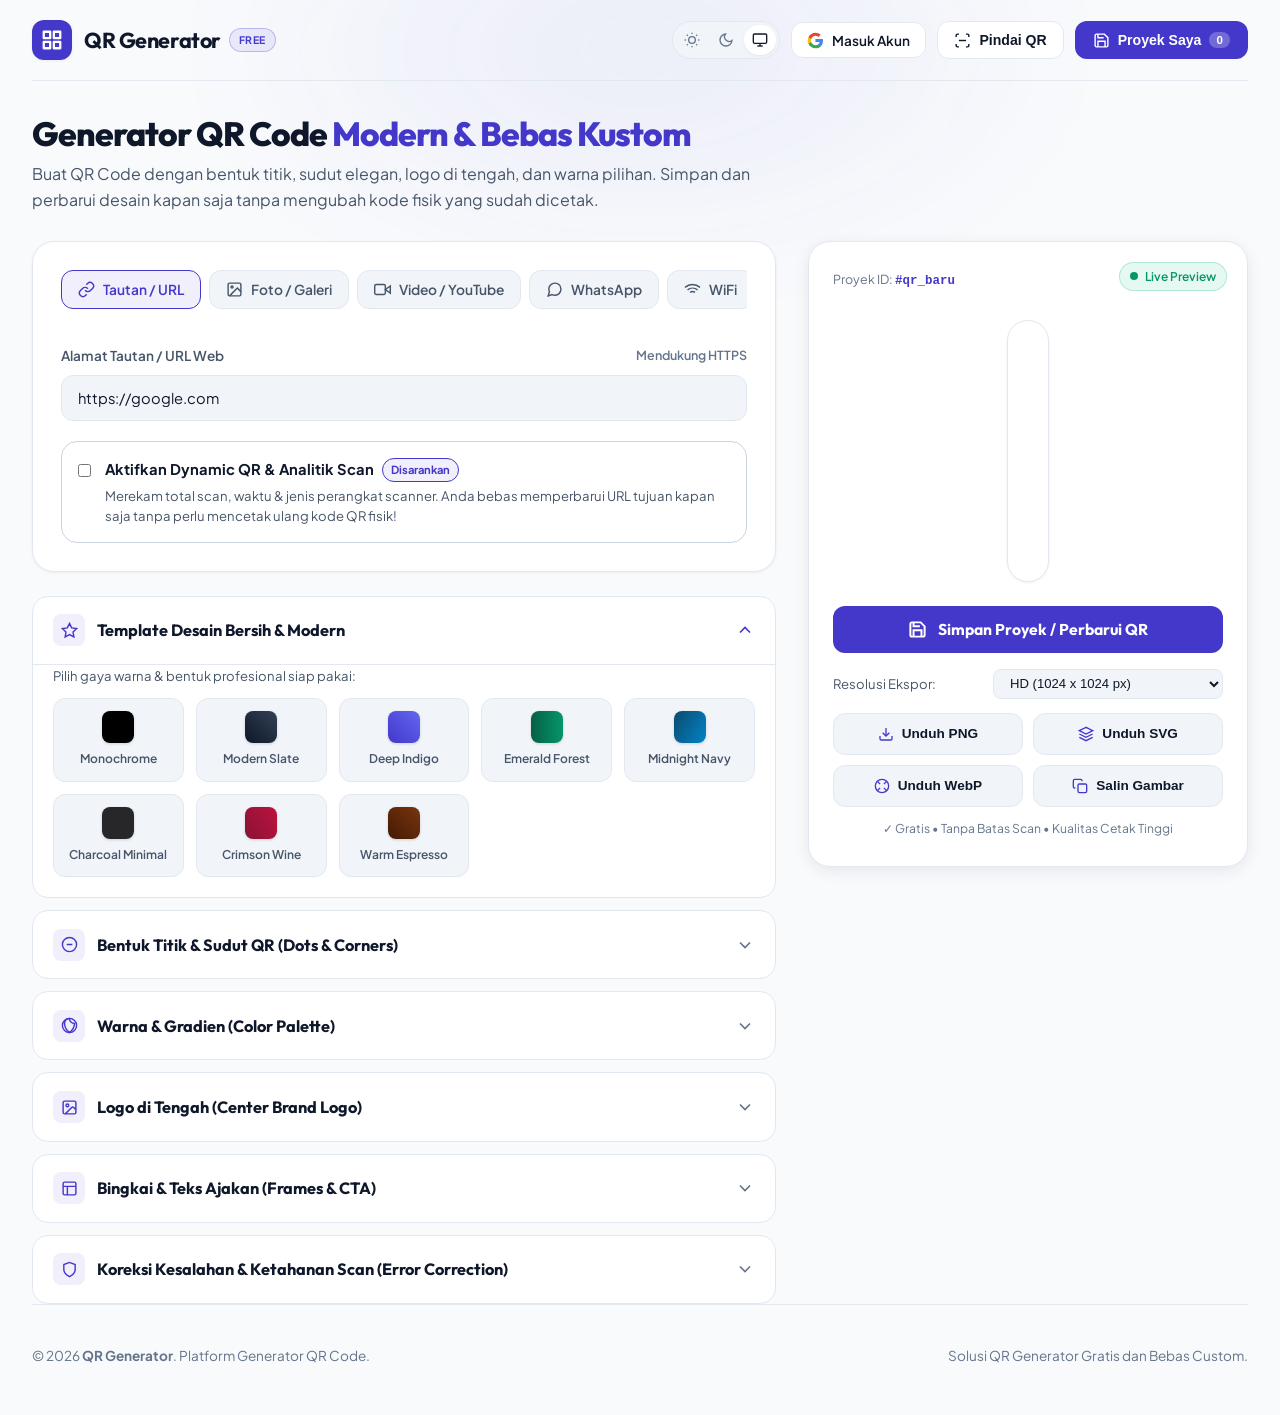
==== commit 5cd69bb5: "feat: simplify project card buttons to icons, add qr preview lightbox, and add simple download modal" ====
--- a/index.html
+++ b/index.html
@@ -9,9 +9,9 @@
   <title>QR Generator | Generator QR Code Modern & Kustom Desain</title>
 
   <!-- Google Fonts & Stylesheets -->
-  <link rel="stylesheet" href="assets/css/variables.css?v=3.2">
-  <link rel="stylesheet" href="assets/css/style.css?v=3.2">
-  <link rel="stylesheet" href="assets/css/components.css?v=3.2">
+  <link rel="stylesheet" href="assets/css/variables.css?v=3.3">
+  <link rel="stylesheet" href="assets/css/style.css?v=3.3">
+  <link rel="stylesheet" href="assets/css/components.css?v=3.3">
 
   <!-- QRCodeStyling Library & Html5Qrcode CDN -->
   <script src="https://unpkg.com/qr-code-styling@1.5.0/lib/qr-code-styling.js"></script>
@@ -1341,19 +1341,87 @@
     </div>
   </div>
 
+  <!-- ======================================================= -->
+  <!-- MODAL: UNDUH QR CODE (SIMPEL: FORMAT, RESOLUSI, UKURAN) -->
+  <!-- ======================================================= -->
+  <div class="modal-overlay" id="download-resolution-modal" role="dialog" aria-modal="true"
+    aria-labelledby="download-resolution-title">
+    <div class="modal-card download-simple-card">
+      <div class="modal-header">
+        <div>
+          <h3 class="modal-title" id="download-resolution-title">
+            <svg width="20" height="20" viewBox="0 0 24 24" fill="none" stroke="currentColor" stroke-width="2">
+              <path d="M21 15v4a2 2 0 0 1-2 2H5a2 2 0 0 1-2-2v-4"></path>
+              <polyline points="7 10 12 15 17 10"></polyline>
+              <line x1="12" y1="15" x2="12" y2="3"></line>
+            </svg>
+            <span>Unduh QR Code</span>
+          </h3>
+          <div style="font-size: 0.78rem; color: var(--text-muted); margin-top: 0.2rem;" id="download-modal-subtitle">
+            Proyek: <strong id="download-modal-project-name" style="color: var(--primary);">QR Code</strong>
+          </div>
+        </div>
+        <button type="button" class="btn-close-modal" id="btn-close-download-resolution" aria-label="Tutup modal">✕</button>
+      </div>
+
+      <div class="modal-body" style="padding: 1.25rem 1.4rem 1.5rem;">
+        <!-- Pilihan Format -->
+        <div style="margin-bottom: 1.15rem;">
+          <label style="font-size: 0.82rem; font-weight: 700; color: var(--text-secondary); margin-bottom: 0.45rem; display: block;">
+            Format Gambar
+          </label>
+          <div class="segmented-control" id="download-format-segmented">
+            <button type="button" class="seg-btn active" data-format="png">PNG</button>
+            <button type="button" class="seg-btn" data-format="svg">SVG (Vektor)</button>
+            <button type="button" class="seg-btn" data-format="webp">WebP</button>
+          </div>
+        </div>
+
+        <!-- Pilihan Resolusi & Ukuran -->
+        <div id="group-download-resolution" style="margin-bottom: 1.35rem;">
+          <div style="display: flex; justify-content: space-between; align-items: center; margin-bottom: 0.45rem;">
+            <label style="font-size: 0.82rem; font-weight: 700; color: var(--text-secondary); margin: 0;">
+              Resolusi & Ukuran
+            </label>
+            <span id="download-file-size-estimate" style="font-size: 0.75rem; color: var(--accent-emerald); font-weight: 600;">
+              Ukuran: ~150 KB
+            </span>
+          </div>
+          <select id="select-download-res" class="form-control" style="font-size: 0.88rem; padding: 0.65rem 0.85rem; width: 100%;">
+            <option value="512" data-size="~50 KB">512 × 512 px (Standar Web / Medsos)</option>
+            <option value="1024" data-size="~150 KB" selected>1024 × 1024 px (HD - Standar Cetak)</option>
+            <option value="2048" data-size="~450 KB">2048 × 2048 px (2K Ultra HD)</option>
+            <option value="4096" data-size="~1.2 MB">4096 × 4096 px (4K Master Cetak)</option>
+          </select>
+        </div>
+
+        <!-- Tombol Unduh Utama -->
+        <button type="button" class="btn-primary-action" id="btn-do-download-action"
+          style="width: 100%; justify-content: center; padding: 0.75rem 1rem; font-size: 0.95rem; border-radius: var(--radius-md);">
+          <svg width="18" height="18" viewBox="0 0 24 24" fill="none" stroke="currentColor" stroke-width="2">
+            <path d="M21 15v4a2 2 0 0 1-2 2H5a2 2 0 0 1-2-2v-4"></path>
+            <polyline points="7 10 12 15 17 10"></polyline>
+            <line x1="12" y1="15" x2="12" y2="3"></line>
+          </svg>
+          <span id="label-do-download">Unduh PNG (1024 px)</span>
+        </button>
+      </div>
+    </div>
+  </div>
+
   <!-- TOAST CONTAINER -->
   <div class="toast-container" id="toast-container" aria-live="polite"></div>
 
   <!-- Application Logic Scripts -->
-  <script src="assets/js/firebase-config.js?v=3.2"></script>
-  <script src="assets/js/auth.js?v=3.2"></script>
-  <script src="assets/js/storage.js?v=3.2"></script>
-  <script src="assets/js/icons-data.js?v=3.2"></script>
-  <script src="assets/js/templates.js?v=3.2"></script>
-  <script src="assets/js/qr-engine.js?v=3.2"></script>
-  <script src="assets/js/exporter.js?v=3.2"></script>
-  <script src="assets/js/scanner.js?v=3.2"></script>
-  <script src="assets/js/app.js?v=3.2"></script>
+  <script src="assets/js/firebase-config.js?v=3.3"></script>
+  <script src="assets/js/auth.js?v=3.3"></script>
+  <script src="assets/js/storage.js?v=3.3"></script>
+  <script src="assets/js/icons-data.js?v=3.3"></script>
+  <script src="assets/js/templates.js?v=3.3"></script>
+  <script src="assets/js/qr-engine.js?v=3.3"></script>
+  <script src="assets/js/exporter.js?v=3.3"></script>
+  <script src="assets/js/scanner.js?v=3.3"></script>
+  <script src="assets/js/app.js?v=3.3"></script>
 </body>
 
 </html>
--- a/assets/css/components.css
+++ b/assets/css/components.css
@@ -1170,6 +1170,48 @@
 .qr-lightbox-actions-group .btn-nav {
   padding: 0.65rem 0.85rem;
   font-size: 0.85rem;
+}
+
+/* ========================================================
+   MODAL: UNDUH QR CODE (SIMPEL: FORMAT, RESOLUSI, UKURAN)
+   ======================================================== */
+.download-simple-card {
+  max-width: 380px !important;
+  width: 100%;
+  border-radius: var(--radius-xl);
+}
+
+.segmented-control {
+  display: flex;
+  background: var(--bg-input);
+  border: 1px solid var(--border-medium);
+  border-radius: var(--radius-md);
+  padding: 3px;
+  gap: 3px;
+}
+
+.segmented-control .seg-btn {
+  flex: 1;
+  padding: 0.5rem 0.5rem;
+  font-size: 0.82rem;
+  font-weight: 700;
+  border-radius: var(--radius-sm);
+  border: none;
+  background: transparent;
+  color: var(--text-muted);
+  cursor: pointer;
+  transition: all var(--transition-fast);
+  text-align: center;
+}
+
+.segmented-control .seg-btn:hover {
+  color: var(--text-primary);
+}
+
+.segmented-control .seg-btn.active {
+  background: var(--primary);
+  color: #ffffff;
+  box-shadow: 0 2px 8px rgba(99, 102, 241, 0.35);
 }
 
 .empty-state {
@@ -2007,6 +2049,7 @@
   }
 }
 
+
 @media (max-width: 380px) {
   .status-badge {
     max-width: 85px;
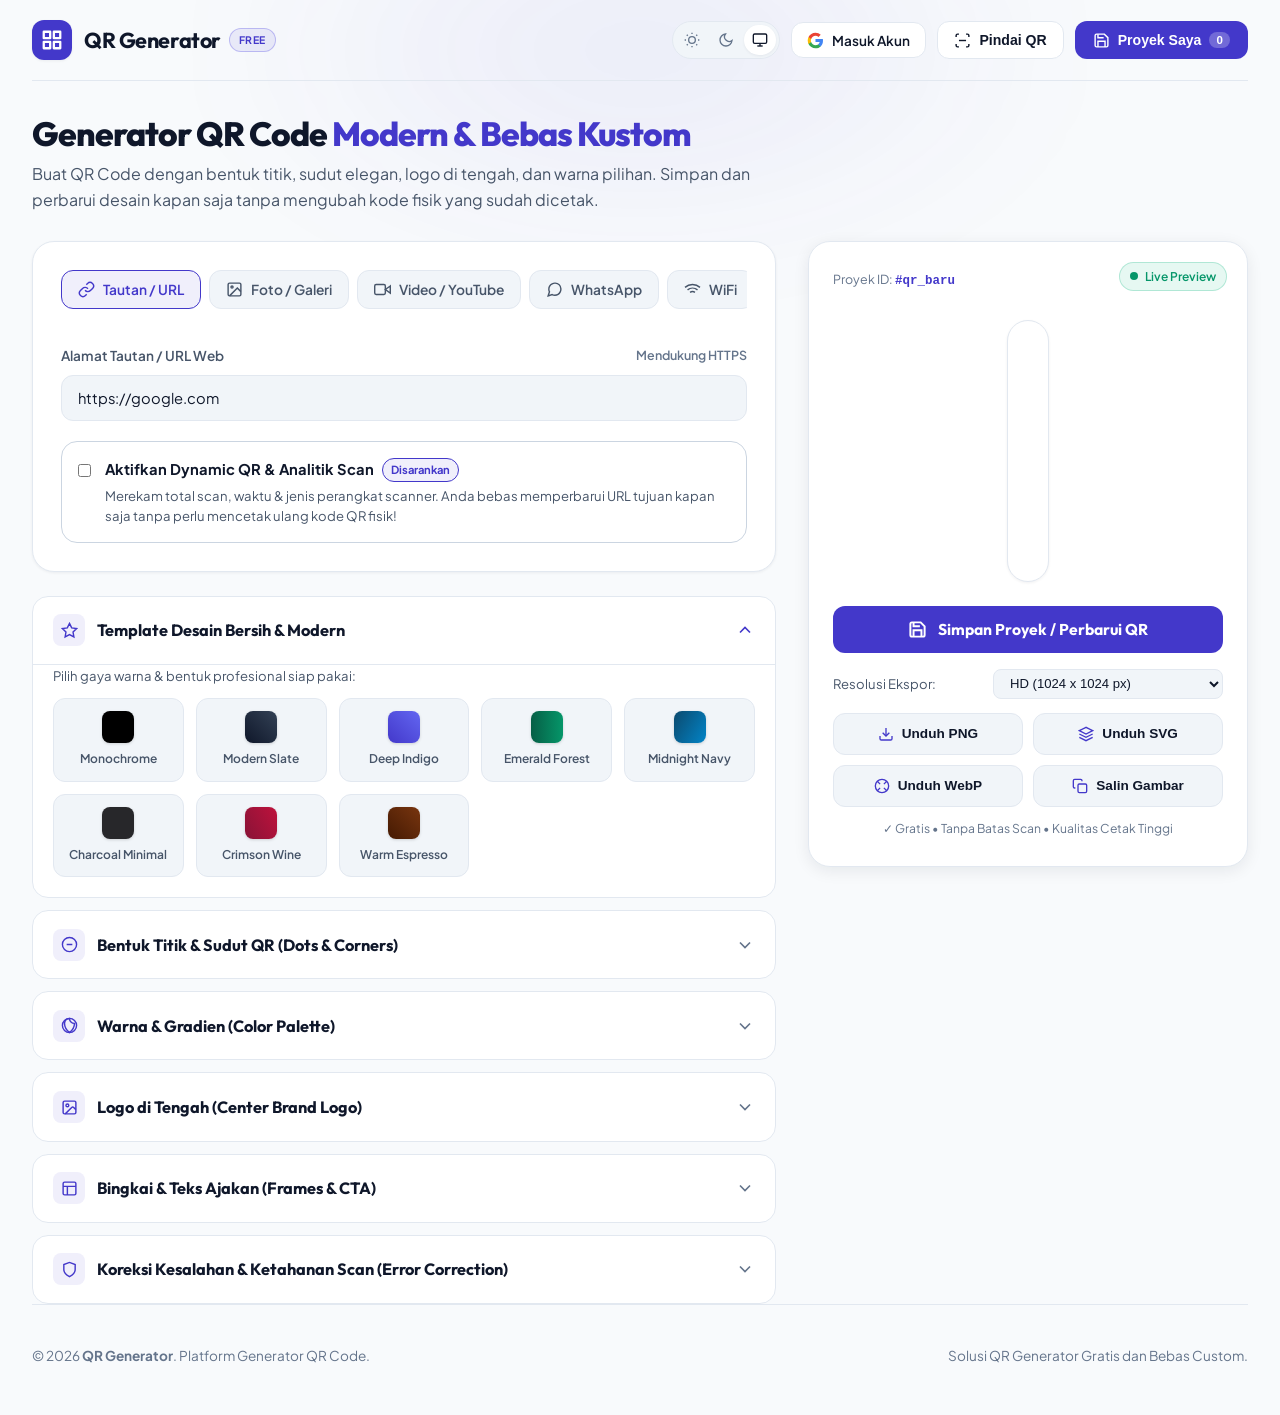
==== commit d3ff0855: "feat: simplify project card buttons to icons, add qr preview lightbox, and simple download modal wit" ====
--- a/index.html
+++ b/index.html
@@ -6,12 +6,15 @@
   <meta name="viewport" content="width=device-width, initial-scale=1.0">
   <meta name="description"
     content="QR Code Generator modern, bersih, dan responsif dengan kustomisasi bentuk titik, sudut, logo tengah, sistem simpan proyek & dynamic QR untuk foto, video, link.">
-  <title>QR Generator | Generator QR Code Modern & Kustom Desain</title>
+  <title>QR Generator | By Reifan Mardatilla</title>
+
+  <!-- Favicon -->
+  <link rel="icon" type="image/svg+xml" href="assets/icons/favicon.svg">
 
   <!-- Google Fonts & Stylesheets -->
-  <link rel="stylesheet" href="assets/css/variables.css?v=3.3">
-  <link rel="stylesheet" href="assets/css/style.css?v=3.3">
-  <link rel="stylesheet" href="assets/css/components.css?v=3.3">
+  <link rel="stylesheet" href="assets/css/variables.css?v=3.4">
+  <link rel="stylesheet" href="assets/css/style.css?v=3.4">
+  <link rel="stylesheet" href="assets/css/components.css?v=3.4">
 
   <!-- QRCodeStyling Library & Html5Qrcode CDN -->
   <script src="https://unpkg.com/qr-code-styling@1.5.0/lib/qr-code-styling.js"></script>
@@ -49,7 +52,8 @@
       </a>
 
       <!-- Hamburger Button (Mobile / Responsive) -->
-      <button type="button" class="btn-hamburger" id="btn-hamburger" aria-label="Buka Menu Navigasi" aria-expanded="false">
+      <button type="button" class="btn-hamburger" id="btn-hamburger" aria-label="Buka Menu Navigasi"
+        aria-expanded="false">
         <span class="hamburger-bar"></span>
         <span class="hamburger-bar"></span>
         <span class="hamburger-bar"></span>
@@ -1321,7 +1325,8 @@
         </div>
 
         <div class="qr-lightbox-actions-group">
-          <button type="button" class="btn-nav btn-nav-primary" id="btn-lightbox-download" style="flex: 1; justify-content: center;">
+          <button type="button" class="btn-nav btn-nav-primary" id="btn-lightbox-download"
+            style="flex: 1; justify-content: center;">
             <svg width="18" height="18" viewBox="0 0 24 24" fill="none" stroke="currentColor" stroke-width="2">
               <path d="M21 15v4a2 2 0 0 1-2 2H5a2 2 0 0 1-2-2v-4"></path>
               <polyline points="7 10 12 15 17 10"></polyline>
@@ -1361,13 +1366,15 @@
             Proyek: <strong id="download-modal-project-name" style="color: var(--primary);">QR Code</strong>
           </div>
         </div>
-        <button type="button" class="btn-close-modal" id="btn-close-download-resolution" aria-label="Tutup modal">✕</button>
+        <button type="button" class="btn-close-modal" id="btn-close-download-resolution"
+          aria-label="Tutup modal">✕</button>
       </div>
 
       <div class="modal-body" style="padding: 1.25rem 1.4rem 1.5rem;">
         <!-- Pilihan Format -->
         <div style="margin-bottom: 1.15rem;">
-          <label style="font-size: 0.82rem; font-weight: 700; color: var(--text-secondary); margin-bottom: 0.45rem; display: block;">
+          <label
+            style="font-size: 0.82rem; font-weight: 700; color: var(--text-secondary); margin-bottom: 0.45rem; display: block;">
             Format Gambar
           </label>
           <div class="segmented-control" id="download-format-segmented">
@@ -1378,21 +1385,32 @@
         </div>
 
         <!-- Pilihan Resolusi & Ukuran -->
-        <div id="group-download-resolution" style="margin-bottom: 1.35rem;">
+        <div id="group-download-resolution" style="margin-bottom: 1rem;">
           <div style="display: flex; justify-content: space-between; align-items: center; margin-bottom: 0.45rem;">
             <label style="font-size: 0.82rem; font-weight: 700; color: var(--text-secondary); margin: 0;">
               Resolusi & Ukuran
             </label>
-            <span id="download-file-size-estimate" style="font-size: 0.75rem; color: var(--accent-emerald); font-weight: 600;">
+            <span id="download-file-size-estimate"
+              style="font-size: 0.75rem; color: var(--accent-emerald); font-weight: 600;">
               Ukuran: ~150 KB
             </span>
           </div>
-          <select id="select-download-res" class="form-control" style="font-size: 0.88rem; padding: 0.65rem 0.85rem; width: 100%;">
+          <select id="select-download-res" class="form-control"
+            style="font-size: 0.88rem; padding: 0.65rem 0.85rem; width: 100%;">
             <option value="512" data-size="~50 KB">512 × 512 px (Standar Web / Medsos)</option>
             <option value="1024" data-size="~150 KB" selected>1024 × 1024 px (HD - Standar Cetak)</option>
             <option value="2048" data-size="~450 KB">2048 × 2048 px (2K Ultra HD)</option>
             <option value="4096" data-size="~1.2 MB">4096 × 4096 px (4K Master Cetak)</option>
           </select>
+        </div>
+
+        <!-- Checkbox Background Transparan (Hanya untuk PNG) -->
+        <div style="margin-bottom: 1.25rem;">
+          <label class="custom-checkbox-row" id="label-download-transparent"
+            style="cursor: pointer; display: flex; align-items: center; gap: 0.55rem; font-size: 0.84rem; color: var(--text-primary); user-select: none; transition: opacity var(--transition-fast);">
+            <input type="checkbox" id="check-download-transparent" />
+            <span>Latar Belakang Transparan (Khusus PNG)</span>
+          </label>
         </div>
 
         <!-- Tombol Unduh Utama -->
@@ -1413,15 +1431,15 @@
   <div class="toast-container" id="toast-container" aria-live="polite"></div>
 
   <!-- Application Logic Scripts -->
-  <script src="assets/js/firebase-config.js?v=3.3"></script>
-  <script src="assets/js/auth.js?v=3.3"></script>
-  <script src="assets/js/storage.js?v=3.3"></script>
-  <script src="assets/js/icons-data.js?v=3.3"></script>
-  <script src="assets/js/templates.js?v=3.3"></script>
-  <script src="assets/js/qr-engine.js?v=3.3"></script>
-  <script src="assets/js/exporter.js?v=3.3"></script>
-  <script src="assets/js/scanner.js?v=3.3"></script>
-  <script src="assets/js/app.js?v=3.3"></script>
+  <script src="assets/js/firebase-config.js?v=3.4"></script>
+  <script src="assets/js/auth.js?v=3.4"></script>
+  <script src="assets/js/storage.js?v=3.4"></script>
+  <script src="assets/js/icons-data.js?v=3.4"></script>
+  <script src="assets/js/templates.js?v=3.4"></script>
+  <script src="assets/js/qr-engine.js?v=3.4"></script>
+  <script src="assets/js/exporter.js?v=3.4"></script>
+  <script src="assets/js/scanner.js?v=3.4"></script>
+  <script src="assets/js/app.js?v=3.4"></script>
 </body>
 
 </html>
--- a/assets/css/components.css
+++ b/assets/css/components.css
@@ -1212,6 +1212,16 @@
   background: var(--primary);
   color: #ffffff;
   box-shadow: 0 2px 8px rgba(99, 102, 241, 0.35);
+}
+
+.segmented-control .seg-btn:disabled,
+.segmented-control .seg-btn.disabled {
+  opacity: 0.4;
+  cursor: not-allowed !important;
+  pointer-events: none;
+  background: transparent !important;
+  color: var(--text-muted) !important;
+  box-shadow: none !important;
 }
 
 .empty-state {
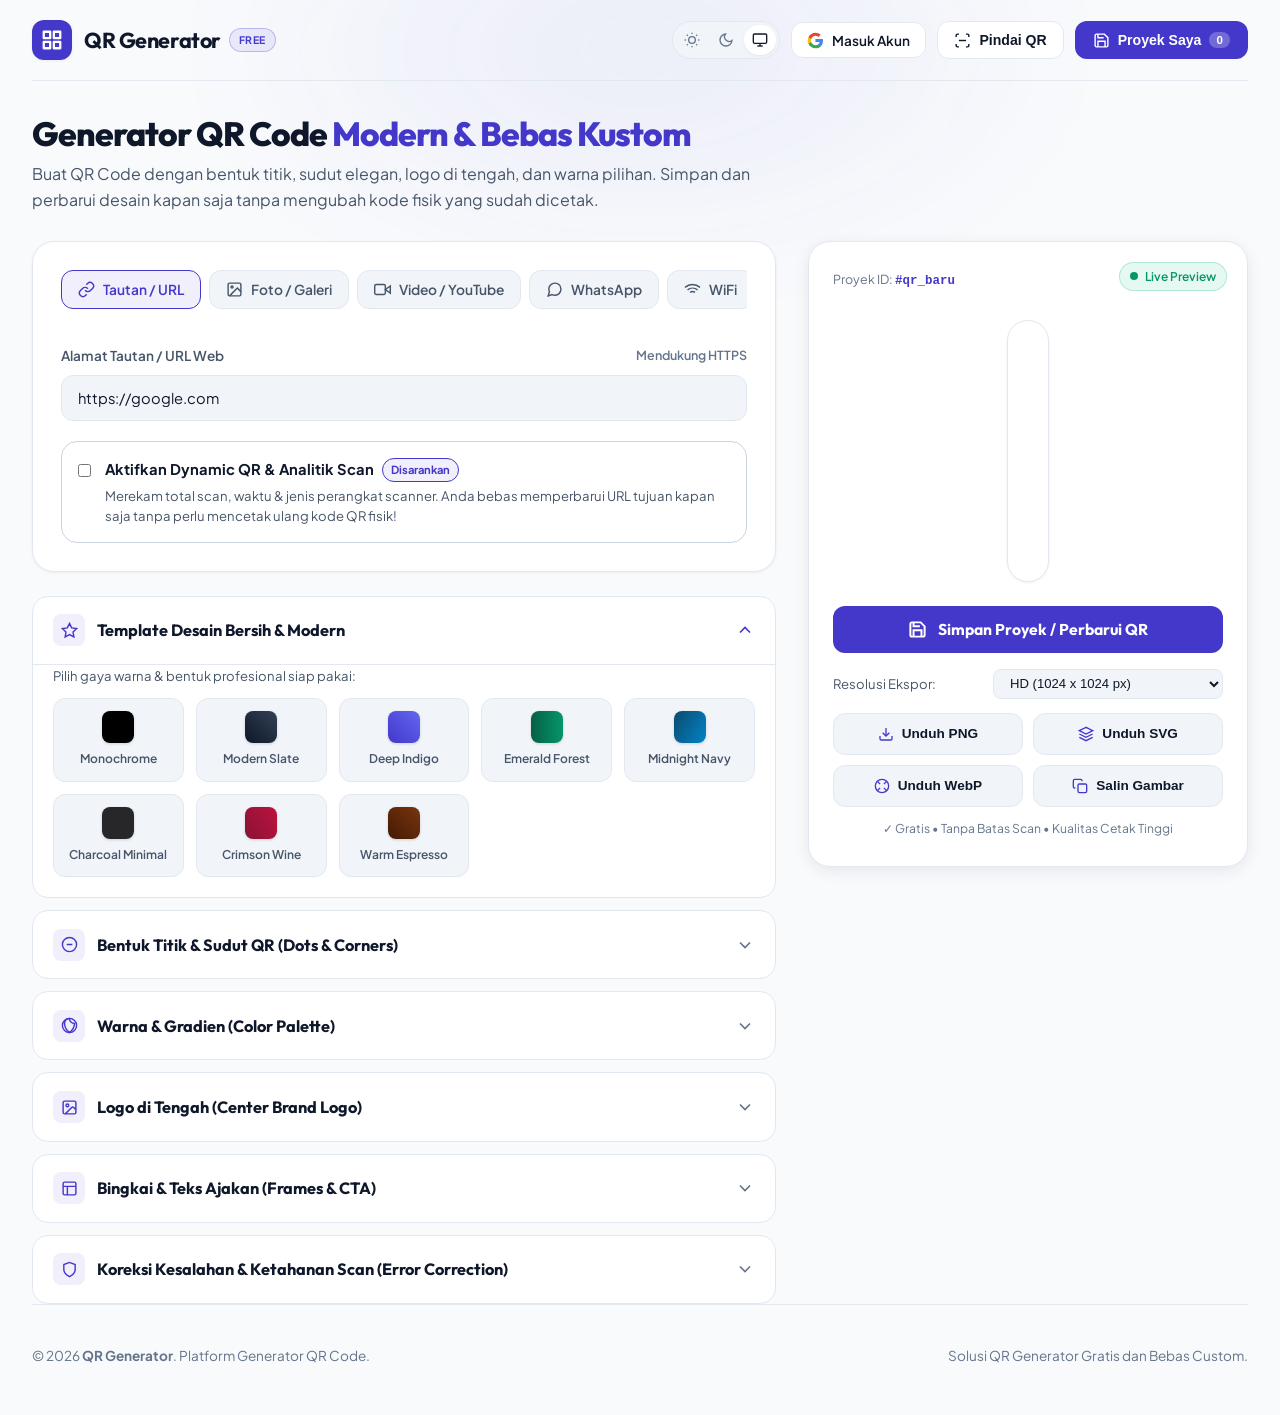
==== commit 08fa456d: "animasi loading" ====
--- a/index.html
+++ b/index.html
@@ -12,9 +12,9 @@
   <link rel="icon" type="image/svg+xml" href="assets/icons/favicon.svg">
 
   <!-- Google Fonts & Stylesheets -->
-  <link rel="stylesheet" href="assets/css/variables.css?v=3.4">
-  <link rel="stylesheet" href="assets/css/style.css?v=3.4">
-  <link rel="stylesheet" href="assets/css/components.css?v=3.4">
+  <link rel="stylesheet" href="assets/css/variables.css?v=3.5">
+  <link rel="stylesheet" href="assets/css/style.css?v=3.5">
+  <link rel="stylesheet" href="assets/css/components.css?v=3.5">
 
   <!-- QRCodeStyling Library & Html5Qrcode CDN -->
   <script src="https://unpkg.com/qr-code-styling@1.5.0/lib/qr-code-styling.js"></script>
@@ -1427,19 +1427,39 @@
     </div>
   </div>
 
+  <!-- GLOBAL SCREEN LOADING OVERLAY (CENTERED LOGO + BOUNCING DOTS) -->
+  <div class="global-loading-overlay" id="global-loading-overlay" aria-hidden="true" role="status">
+    <div class="global-loading-box">
+      <div class="global-loading-logo">
+        <svg viewBox="0 0 24 24" fill="none" stroke="currentColor" stroke-width="2.5" stroke-linecap="round" stroke-linejoin="round">
+          <rect x="3" y="3" width="7" height="7" rx="1.5"></rect>
+          <rect x="14" y="3" width="7" height="7" rx="1.5"></rect>
+          <rect x="14" y="14" width="7" height="7" rx="1.5"></rect>
+          <rect x="3" y="14" width="7" height="7" rx="1.5"></rect>
+        </svg>
+      </div>
+      <div class="global-loading-dots">
+        <span></span>
+        <span></span>
+        <span></span>
+      </div>
+      <p class="global-loading-text" id="global-loading-text">Memuat data...</p>
+    </div>
+  </div>
+
   <!-- TOAST CONTAINER -->
   <div class="toast-container" id="toast-container" aria-live="polite"></div>
 
   <!-- Application Logic Scripts -->
-  <script src="assets/js/firebase-config.js?v=3.4"></script>
-  <script src="assets/js/auth.js?v=3.4"></script>
-  <script src="assets/js/storage.js?v=3.4"></script>
-  <script src="assets/js/icons-data.js?v=3.4"></script>
-  <script src="assets/js/templates.js?v=3.4"></script>
-  <script src="assets/js/qr-engine.js?v=3.4"></script>
-  <script src="assets/js/exporter.js?v=3.4"></script>
-  <script src="assets/js/scanner.js?v=3.4"></script>
-  <script src="assets/js/app.js?v=3.4"></script>
+  <script src="assets/js/firebase-config.js?v=3.5"></script>
+  <script src="assets/js/auth.js?v=3.5"></script>
+  <script src="assets/js/storage.js?v=3.5"></script>
+  <script src="assets/js/icons-data.js?v=3.5"></script>
+  <script src="assets/js/templates.js?v=3.5"></script>
+  <script src="assets/js/qr-engine.js?v=3.5"></script>
+  <script src="assets/js/exporter.js?v=3.5"></script>
+  <script src="assets/js/scanner.js?v=3.5"></script>
+  <script src="assets/js/app.js?v=3.5"></script>
 </body>
 
 </html>
--- a/assets/css/components.css
+++ b/assets/css/components.css
@@ -2075,4 +2075,139 @@
   }
 }
 
-
+/* ========================================================
+   GLOBAL SCREEN LOADING OVERLAY (CENTERED LOGO + DOTS)
+   ======================================================== */
+.global-loading-overlay {
+  position: fixed;
+  inset: 0;
+  width: 100vw;
+  height: 100vh;
+  background: rgba(15, 23, 42, 0.65);
+  backdrop-filter: blur(10px);
+  -webkit-backdrop-filter: blur(10px);
+  z-index: 99999;
+  display: flex;
+  align-items: center;
+  justify-content: center;
+  opacity: 0;
+  visibility: hidden;
+  pointer-events: none;
+  transition: opacity 0.28s cubic-bezier(0.16, 1, 0.3, 1), visibility 0.28s ease;
+}
+
+.global-loading-overlay.active {
+  opacity: 1;
+  visibility: visible;
+  pointer-events: auto;
+}
+
+.global-loading-box {
+  display: flex;
+  flex-direction: column;
+  align-items: center;
+  justify-content: center;
+  text-align: center;
+  transform: scale(0.9);
+  transition: transform 0.28s cubic-bezier(0.16, 1, 0.3, 1);
+  user-select: none;
+}
+
+.global-loading-overlay.active .global-loading-box {
+  transform: scale(1);
+}
+
+.global-loading-logo {
+  width: 68px;
+  height: 68px;
+  background: linear-gradient(135deg, #6366f1 0%, #8b5cf6 100%);
+  border-radius: 20px;
+  display: flex;
+  align-items: center;
+  justify-content: center;
+  color: #ffffff;
+  box-shadow: 0 12px 30px -4px rgba(99, 102, 241, 0.5), inset 0 1px 1px rgba(255, 255, 255, 0.35);
+  animation: logoPulseGlow 2.2s ease-in-out infinite alternate;
+}
+
+.global-loading-logo svg {
+  width: 36px;
+  height: 36px;
+  filter: drop-shadow(0 2px 4px rgba(0, 0, 0, 0.15));
+}
+
+@keyframes logoPulseGlow {
+  0% {
+    transform: translateY(0) scale(1);
+    box-shadow: 0 10px 25px -4px rgba(99, 102, 241, 0.45), inset 0 1px 1px rgba(255, 255, 255, 0.35);
+  }
+  100% {
+    transform: translateY(-5px) scale(1.05);
+    box-shadow: 0 20px 38px -4px rgba(99, 102, 241, 0.7), inset 0 1px 1px rgba(255, 255, 255, 0.5);
+  }
+}
+
+.global-loading-dots {
+  display: flex;
+  align-items: center;
+  justify-content: center;
+  gap: 8px;
+  margin-top: 1.25rem;
+}
+
+.global-loading-dots span {
+  width: 9px;
+  height: 9px;
+  background: #ffffff;
+  border-radius: 50%;
+  box-shadow: 0 2px 8px rgba(99, 102, 241, 0.5);
+  animation: dotBounce 1.4s infinite ease-in-out both;
+}
+
+.global-loading-dots span:nth-child(1) {
+  animation-delay: -0.32s;
+}
+
+.global-loading-dots span:nth-child(2) {
+  animation-delay: -0.16s;
+}
+
+.global-loading-dots span:nth-child(3) {
+  animation-delay: 0s;
+}
+
+@keyframes dotBounce {
+  0%, 80%, 100% {
+    transform: scale(0.35);
+    opacity: 0.35;
+  }
+  40% {
+    transform: scale(1.15) translateY(-4px);
+    opacity: 1;
+    background: #a5b4fc;
+  }
+}
+
+.global-loading-text {
+  margin-top: 0.85rem;
+  font-family: var(--font-body);
+  font-size: 0.88rem;
+  font-weight: 500;
+  color: rgba(255, 255, 255, 0.88);
+  letter-spacing: 0.02em;
+  text-shadow: 0 2px 6px rgba(0, 0, 0, 0.35);
+}
+
+@media (prefers-reduced-motion: reduce) {
+  .global-loading-logo,
+  .global-loading-dots span {
+    animation: none;
+  }
+  .global-loading-dots span {
+    opacity: 0.7;
+    transform: scale(1);
+  }
+}
+
+
+
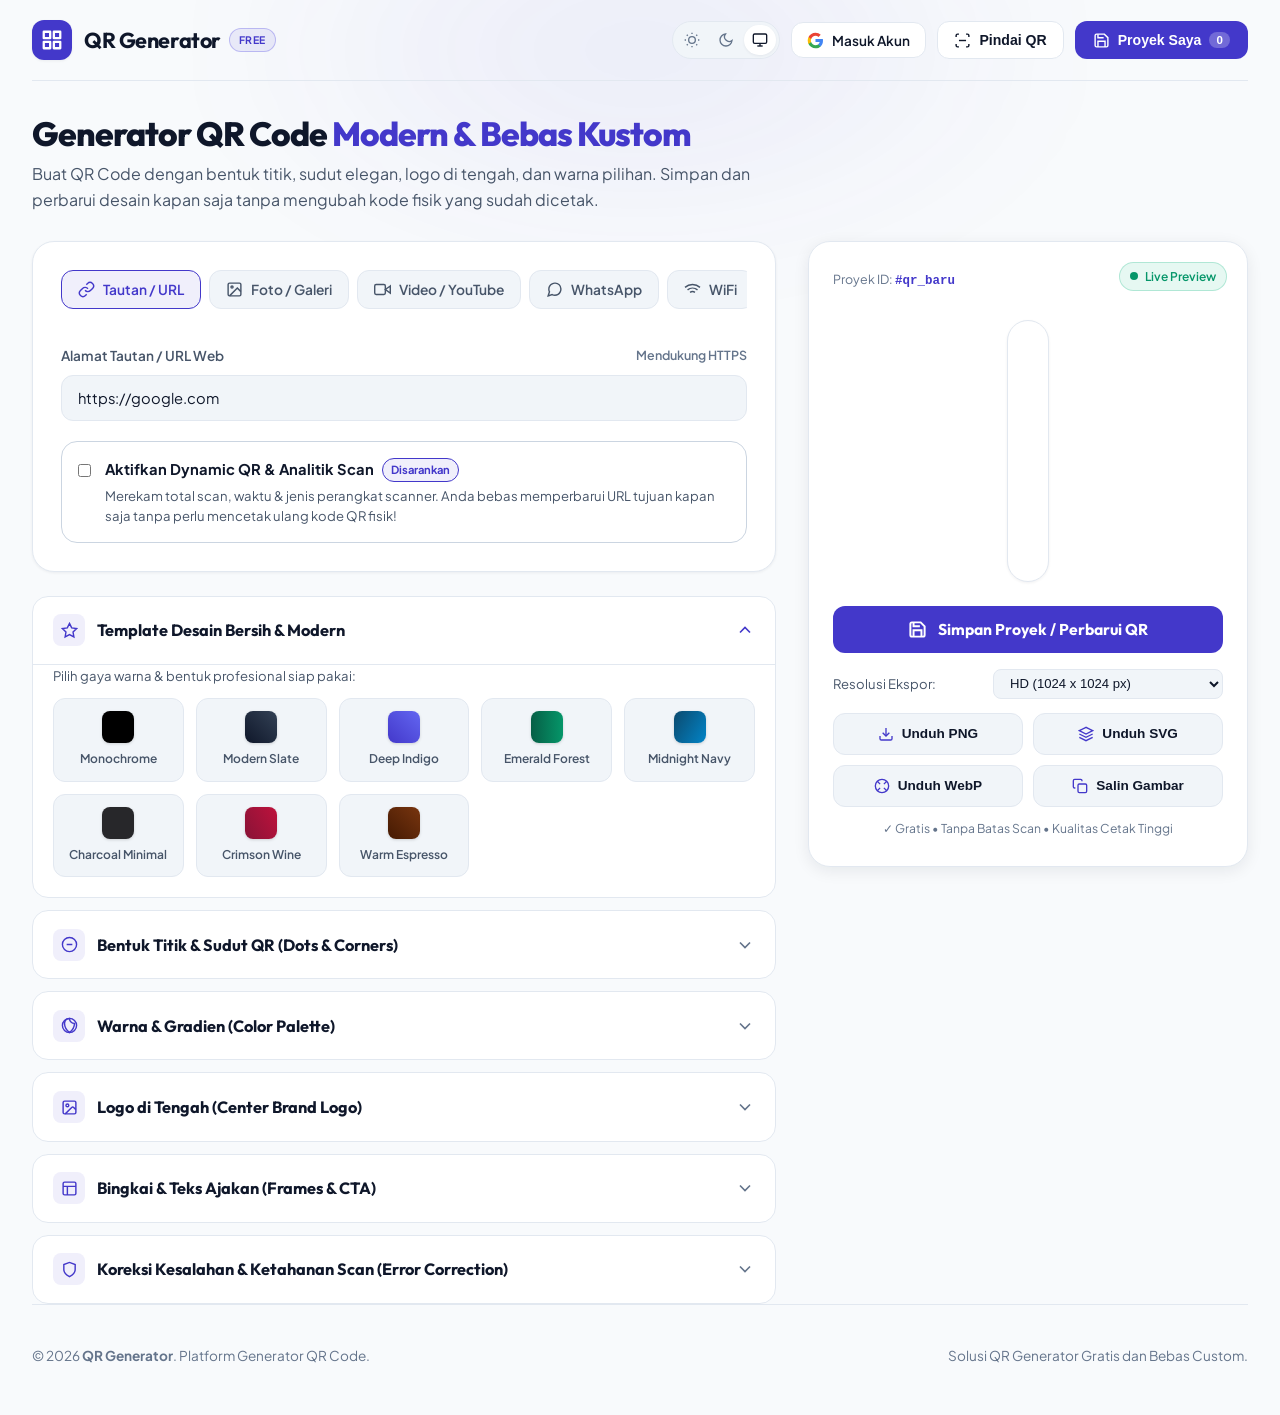
==== commit 0c6ba945: "tanda X untuk keluar dari animasi loading" ====
--- a/index.html
+++ b/index.html
@@ -6,15 +6,15 @@
   <meta name="viewport" content="width=device-width, initial-scale=1.0">
   <meta name="description"
     content="QR Code Generator modern, bersih, dan responsif dengan kustomisasi bentuk titik, sudut, logo tengah, sistem simpan proyek & dynamic QR untuk foto, video, link.">
-  <title>QR Generator | By Reifan Mardatilla</title>
+  <title>QR Generator | By Fauzan Store</title>
 
   <!-- Favicon -->
   <link rel="icon" type="image/svg+xml" href="assets/icons/favicon.svg">
 
   <!-- Google Fonts & Stylesheets -->
-  <link rel="stylesheet" href="assets/css/variables.css?v=3.5">
-  <link rel="stylesheet" href="assets/css/style.css?v=3.5">
-  <link rel="stylesheet" href="assets/css/components.css?v=3.5">
+  <link rel="stylesheet" href="assets/css/variables.css?v=3.6">
+  <link rel="stylesheet" href="assets/css/style.css?v=3.6">
+  <link rel="stylesheet" href="assets/css/components.css?v=3.6">
 
   <!-- QRCodeStyling Library & Html5Qrcode CDN -->
   <script src="https://unpkg.com/qr-code-styling@1.5.0/lib/qr-code-styling.js"></script>
@@ -1429,9 +1429,19 @@
 
   <!-- GLOBAL SCREEN LOADING OVERLAY (CENTERED LOGO + BOUNCING DOTS) -->
   <div class="global-loading-overlay" id="global-loading-overlay" aria-hidden="true" role="status">
+    <!-- Simple Cancel Button in Top Right Corner -->
+    <button type="button" class="btn-cancel-loading" id="btn-cancel-global-loading" aria-label="Batalkan Pemuatan"
+      title="Batalkan">
+      <svg width="20" height="20" viewBox="0 0 24 24" fill="none" stroke="currentColor" stroke-width="2.2"
+        stroke-linecap="round" stroke-linejoin="round">
+        <line x1="18" y1="6" x2="6" y2="18"></line>
+        <line x1="6" y1="6" x2="18" y2="18"></line>
+      </svg>
+    </button>
     <div class="global-loading-box">
       <div class="global-loading-logo">
-        <svg viewBox="0 0 24 24" fill="none" stroke="currentColor" stroke-width="2.5" stroke-linecap="round" stroke-linejoin="round">
+        <svg viewBox="0 0 24 24" fill="none" stroke="currentColor" stroke-width="2.5" stroke-linecap="round"
+          stroke-linejoin="round">
           <rect x="3" y="3" width="7" height="7" rx="1.5"></rect>
           <rect x="14" y="3" width="7" height="7" rx="1.5"></rect>
           <rect x="14" y="14" width="7" height="7" rx="1.5"></rect>
@@ -1451,15 +1461,15 @@
   <div class="toast-container" id="toast-container" aria-live="polite"></div>
 
   <!-- Application Logic Scripts -->
-  <script src="assets/js/firebase-config.js?v=3.5"></script>
-  <script src="assets/js/auth.js?v=3.5"></script>
-  <script src="assets/js/storage.js?v=3.5"></script>
-  <script src="assets/js/icons-data.js?v=3.5"></script>
-  <script src="assets/js/templates.js?v=3.5"></script>
-  <script src="assets/js/qr-engine.js?v=3.5"></script>
-  <script src="assets/js/exporter.js?v=3.5"></script>
-  <script src="assets/js/scanner.js?v=3.5"></script>
-  <script src="assets/js/app.js?v=3.5"></script>
+  <script src="assets/js/firebase-config.js?v=3.6"></script>
+  <script src="assets/js/auth.js?v=3.6"></script>
+  <script src="assets/js/storage.js?v=3.6"></script>
+  <script src="assets/js/icons-data.js?v=3.6"></script>
+  <script src="assets/js/templates.js?v=3.6"></script>
+  <script src="assets/js/qr-engine.js?v=3.6"></script>
+  <script src="assets/js/exporter.js?v=3.6"></script>
+  <script src="assets/js/scanner.js?v=3.6"></script>
+  <script src="assets/js/app.js?v=3.6"></script>
 </body>
 
 </html>
--- a/assets/css/components.css
+++ b/assets/css/components.css
@@ -2102,6 +2102,46 @@
   pointer-events: auto;
 }
 
+/* Simple Cancel Button in Top Right Corner */
+.btn-cancel-loading {
+  position: absolute;
+  top: 1.5rem;
+  right: 1.5rem;
+  width: 40px;
+  height: 40px;
+  border-radius: 50%;
+  background: rgba(255, 255, 255, 0.08);
+  border: 1px solid rgba(255, 255, 255, 0.16);
+  color: rgba(255, 255, 255, 0.75);
+  display: flex;
+  align-items: center;
+  justify-content: center;
+  cursor: pointer;
+  z-index: 10;
+  transition: all var(--transition-fast);
+  outline: none;
+}
+
+.btn-cancel-loading:hover {
+  background: rgba(255, 255, 255, 0.18);
+  color: #ffffff;
+  border-color: rgba(255, 255, 255, 0.35);
+  transform: scale(1.08);
+}
+
+.btn-cancel-loading:active {
+  transform: scale(0.94);
+}
+
+@media (max-width: 640px) {
+  .btn-cancel-loading {
+    top: 1rem;
+    right: 1rem;
+    width: 36px;
+    height: 36px;
+  }
+}
+
 .global-loading-box {
   display: flex;
   flex-direction: column;
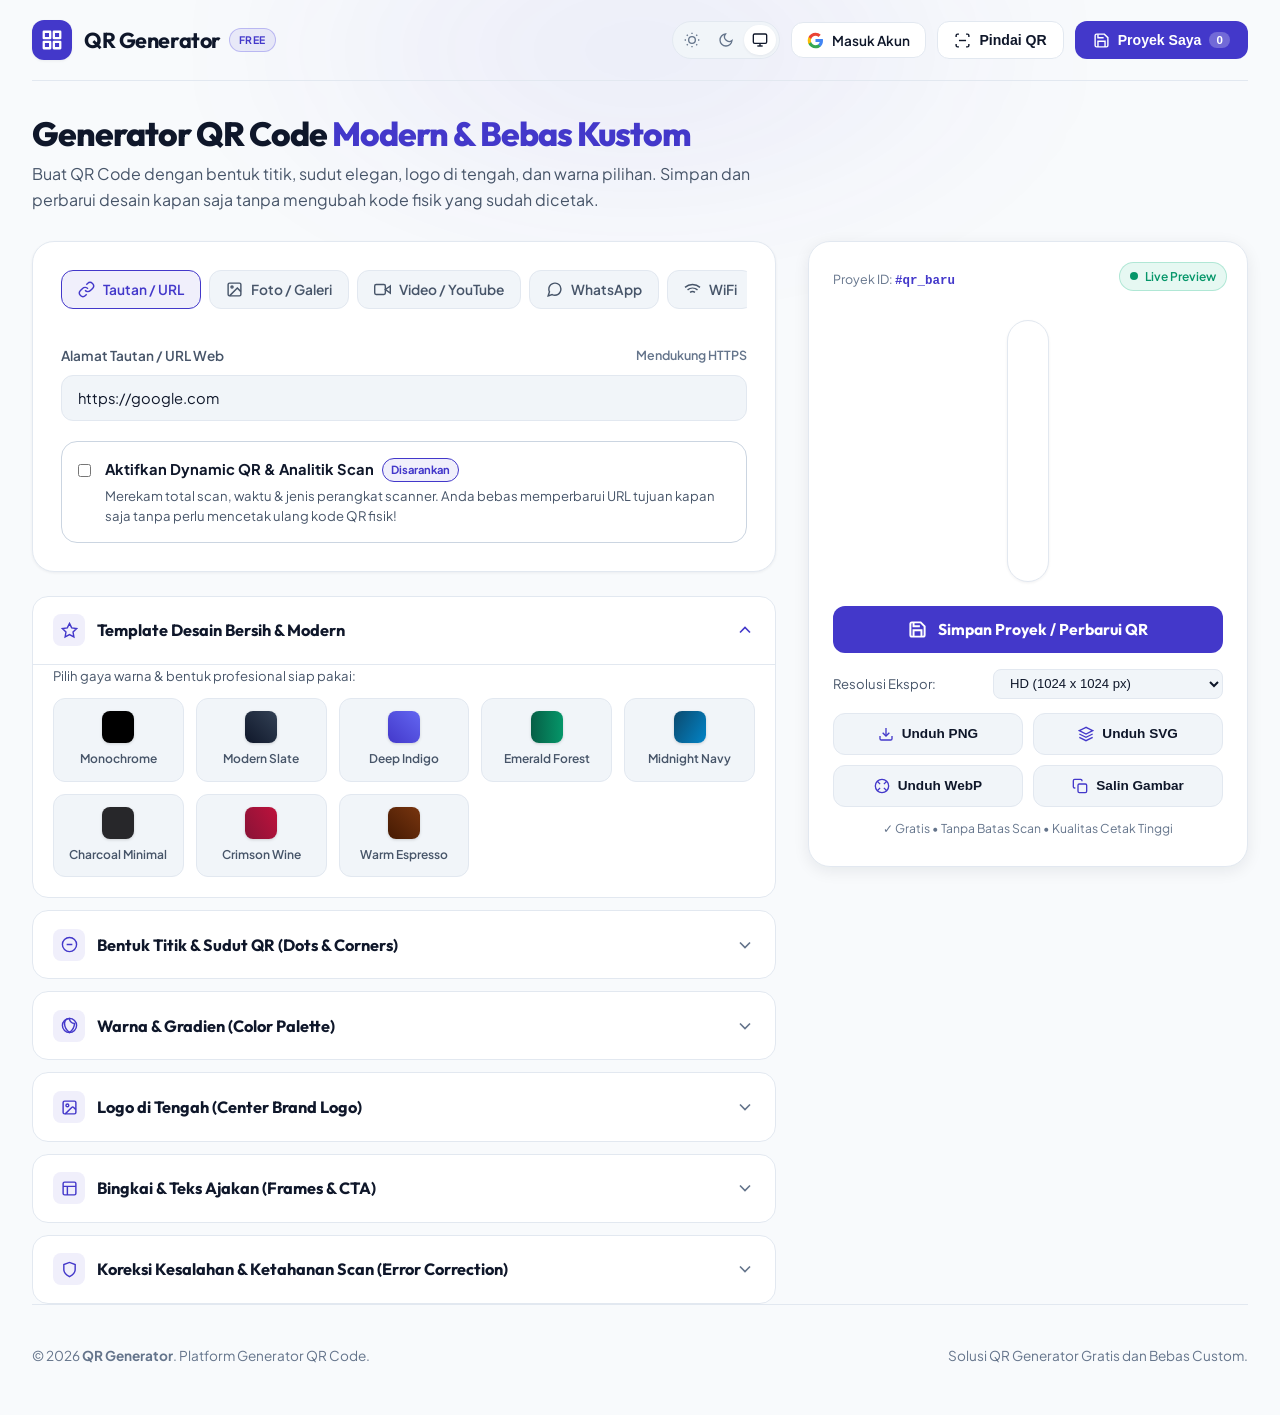
==== commit 65dcd224: "perbaikan hasil download" ====
--- a/index.html
+++ b/index.html
@@ -12,9 +12,9 @@
   <link rel="icon" type="image/svg+xml" href="assets/icons/favicon.svg">
 
   <!-- Google Fonts & Stylesheets -->
-  <link rel="stylesheet" href="assets/css/variables.css?v=3.6">
-  <link rel="stylesheet" href="assets/css/style.css?v=3.6">
-  <link rel="stylesheet" href="assets/css/components.css?v=3.6">
+  <link rel="stylesheet" href="assets/css/variables.css?v=3.7">
+  <link rel="stylesheet" href="assets/css/style.css?v=3.7">
+  <link rel="stylesheet" href="assets/css/components.css?v=3.7">
 
   <!-- QRCodeStyling Library & Html5Qrcode CDN -->
   <script src="https://unpkg.com/qr-code-styling@1.5.0/lib/qr-code-styling.js"></script>
@@ -744,7 +744,7 @@
                     <span>Jarak Ruang Logo (Margin)</span>
                     <span id="logo-margin-val" style="font-weight: 700; color: var(--primary);">8px</span>
                   </div>
-                  <input type="range" id="range-logo-margin" class="range-slider" min="0" max="25" step="1" value="8" />
+                  <input type="range" id="range-logo-margin" class="range-slider" min="0" max="40" step="1" value="8" />
                 </div>
               </div>
 
@@ -1461,15 +1461,15 @@
   <div class="toast-container" id="toast-container" aria-live="polite"></div>
 
   <!-- Application Logic Scripts -->
-  <script src="assets/js/firebase-config.js?v=3.6"></script>
-  <script src="assets/js/auth.js?v=3.6"></script>
-  <script src="assets/js/storage.js?v=3.6"></script>
-  <script src="assets/js/icons-data.js?v=3.6"></script>
-  <script src="assets/js/templates.js?v=3.6"></script>
-  <script src="assets/js/qr-engine.js?v=3.6"></script>
-  <script src="assets/js/exporter.js?v=3.6"></script>
-  <script src="assets/js/scanner.js?v=3.6"></script>
-  <script src="assets/js/app.js?v=3.6"></script>
+  <script src="assets/js/firebase-config.js?v=3.7"></script>
+  <script src="assets/js/auth.js?v=3.7"></script>
+  <script src="assets/js/storage.js?v=3.7"></script>
+  <script src="assets/js/icons-data.js?v=3.7"></script>
+  <script src="assets/js/templates.js?v=3.7"></script>
+  <script src="assets/js/qr-engine.js?v=3.7"></script>
+  <script src="assets/js/exporter.js?v=3.7"></script>
+  <script src="assets/js/scanner.js?v=3.7"></script>
+  <script src="assets/js/app.js?v=3.7"></script>
 </body>
 
 </html>
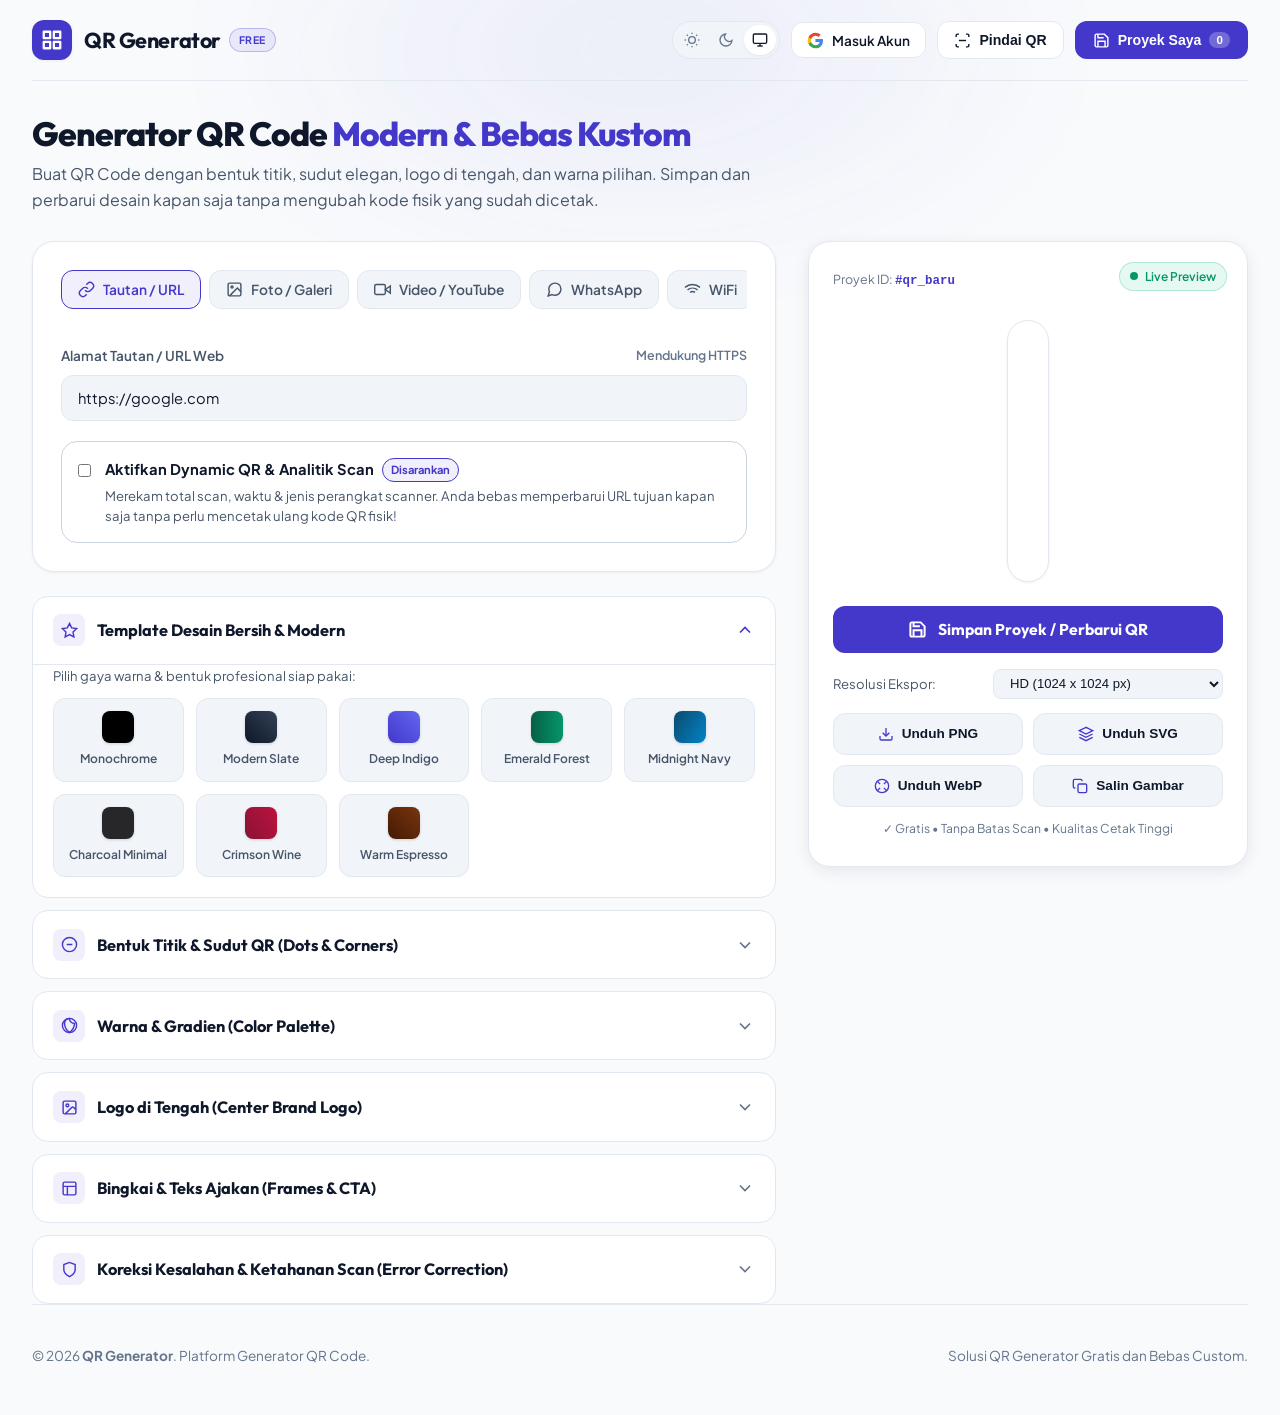
==== commit ada76a3b: "perbaikan huruf besar pada fitur banner" ====
--- a/index.html
+++ b/index.html
@@ -12,9 +12,9 @@
   <link rel="icon" type="image/svg+xml" href="assets/icons/favicon.svg">
 
   <!-- Google Fonts & Stylesheets -->
-  <link rel="stylesheet" href="assets/css/variables.css?v=3.7">
-  <link rel="stylesheet" href="assets/css/style.css?v=3.7">
-  <link rel="stylesheet" href="assets/css/components.css?v=3.7">
+  <link rel="stylesheet" href="assets/css/variables.css?v=3.8">
+  <link rel="stylesheet" href="assets/css/style.css?v=3.8">
+  <link rel="stylesheet" href="assets/css/components.css?v=3.8">
 
   <!-- QRCodeStyling Library & Html5Qrcode CDN -->
   <script src="https://unpkg.com/qr-code-styling@1.5.0/lib/qr-code-styling.js"></script>
@@ -1461,15 +1461,15 @@
   <div class="toast-container" id="toast-container" aria-live="polite"></div>
 
   <!-- Application Logic Scripts -->
-  <script src="assets/js/firebase-config.js?v=3.7"></script>
-  <script src="assets/js/auth.js?v=3.7"></script>
-  <script src="assets/js/storage.js?v=3.7"></script>
-  <script src="assets/js/icons-data.js?v=3.7"></script>
-  <script src="assets/js/templates.js?v=3.7"></script>
-  <script src="assets/js/qr-engine.js?v=3.7"></script>
-  <script src="assets/js/exporter.js?v=3.7"></script>
-  <script src="assets/js/scanner.js?v=3.7"></script>
-  <script src="assets/js/app.js?v=3.7"></script>
+  <script src="assets/js/firebase-config.js?v=3.8"></script>
+  <script src="assets/js/auth.js?v=3.8"></script>
+  <script src="assets/js/storage.js?v=3.8"></script>
+  <script src="assets/js/icons-data.js?v=3.8"></script>
+  <script src="assets/js/templates.js?v=3.8"></script>
+  <script src="assets/js/qr-engine.js?v=3.8"></script>
+  <script src="assets/js/exporter.js?v=3.8"></script>
+  <script src="assets/js/scanner.js?v=3.8"></script>
+  <script src="assets/js/app.js?v=3.8"></script>
 </body>
 
 </html>
--- a/assets/css/components.css
+++ b/assets/css/components.css
@@ -689,7 +689,6 @@
   font-weight: 800;
   font-size: 1.05rem;
   letter-spacing: 0.05em;
-  text-transform: uppercase;
   color: #0f172a;
   padding: 0.45rem 1.25rem;
   border-radius: var(--radius-sm);
